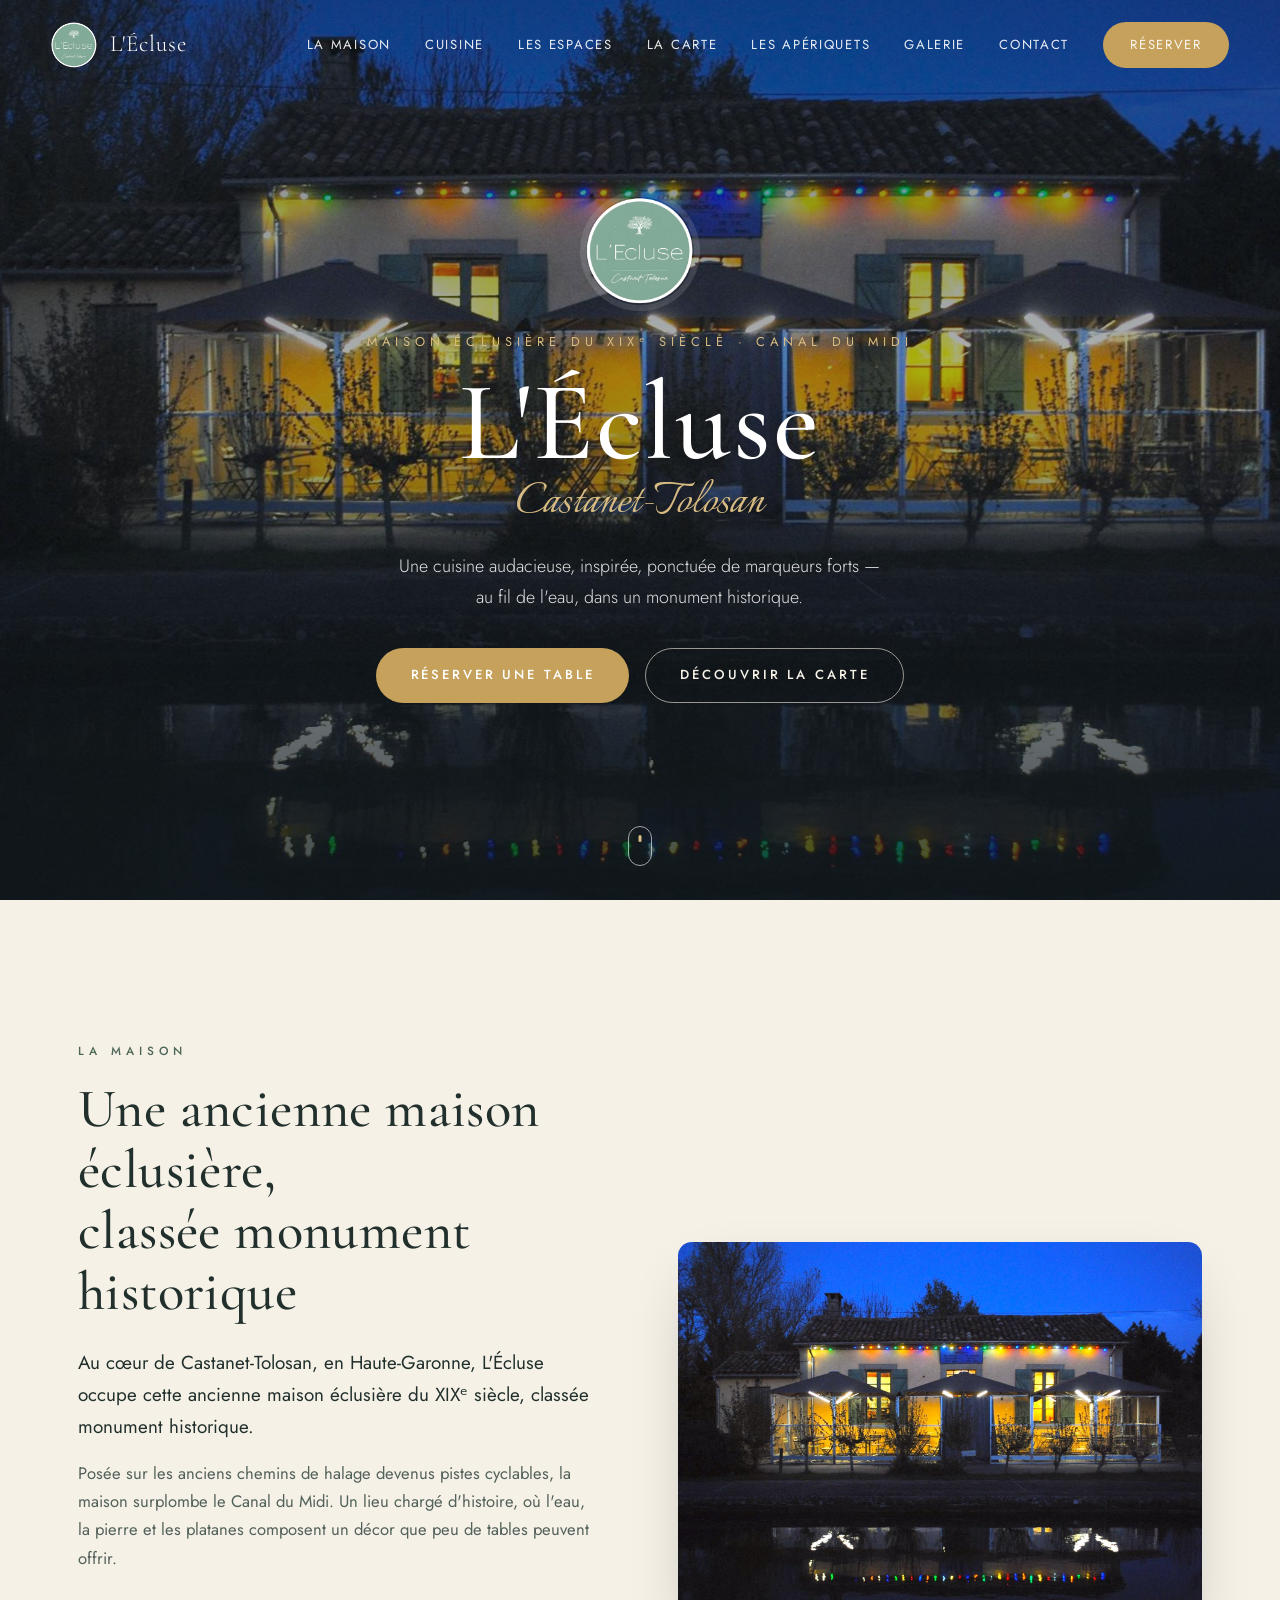
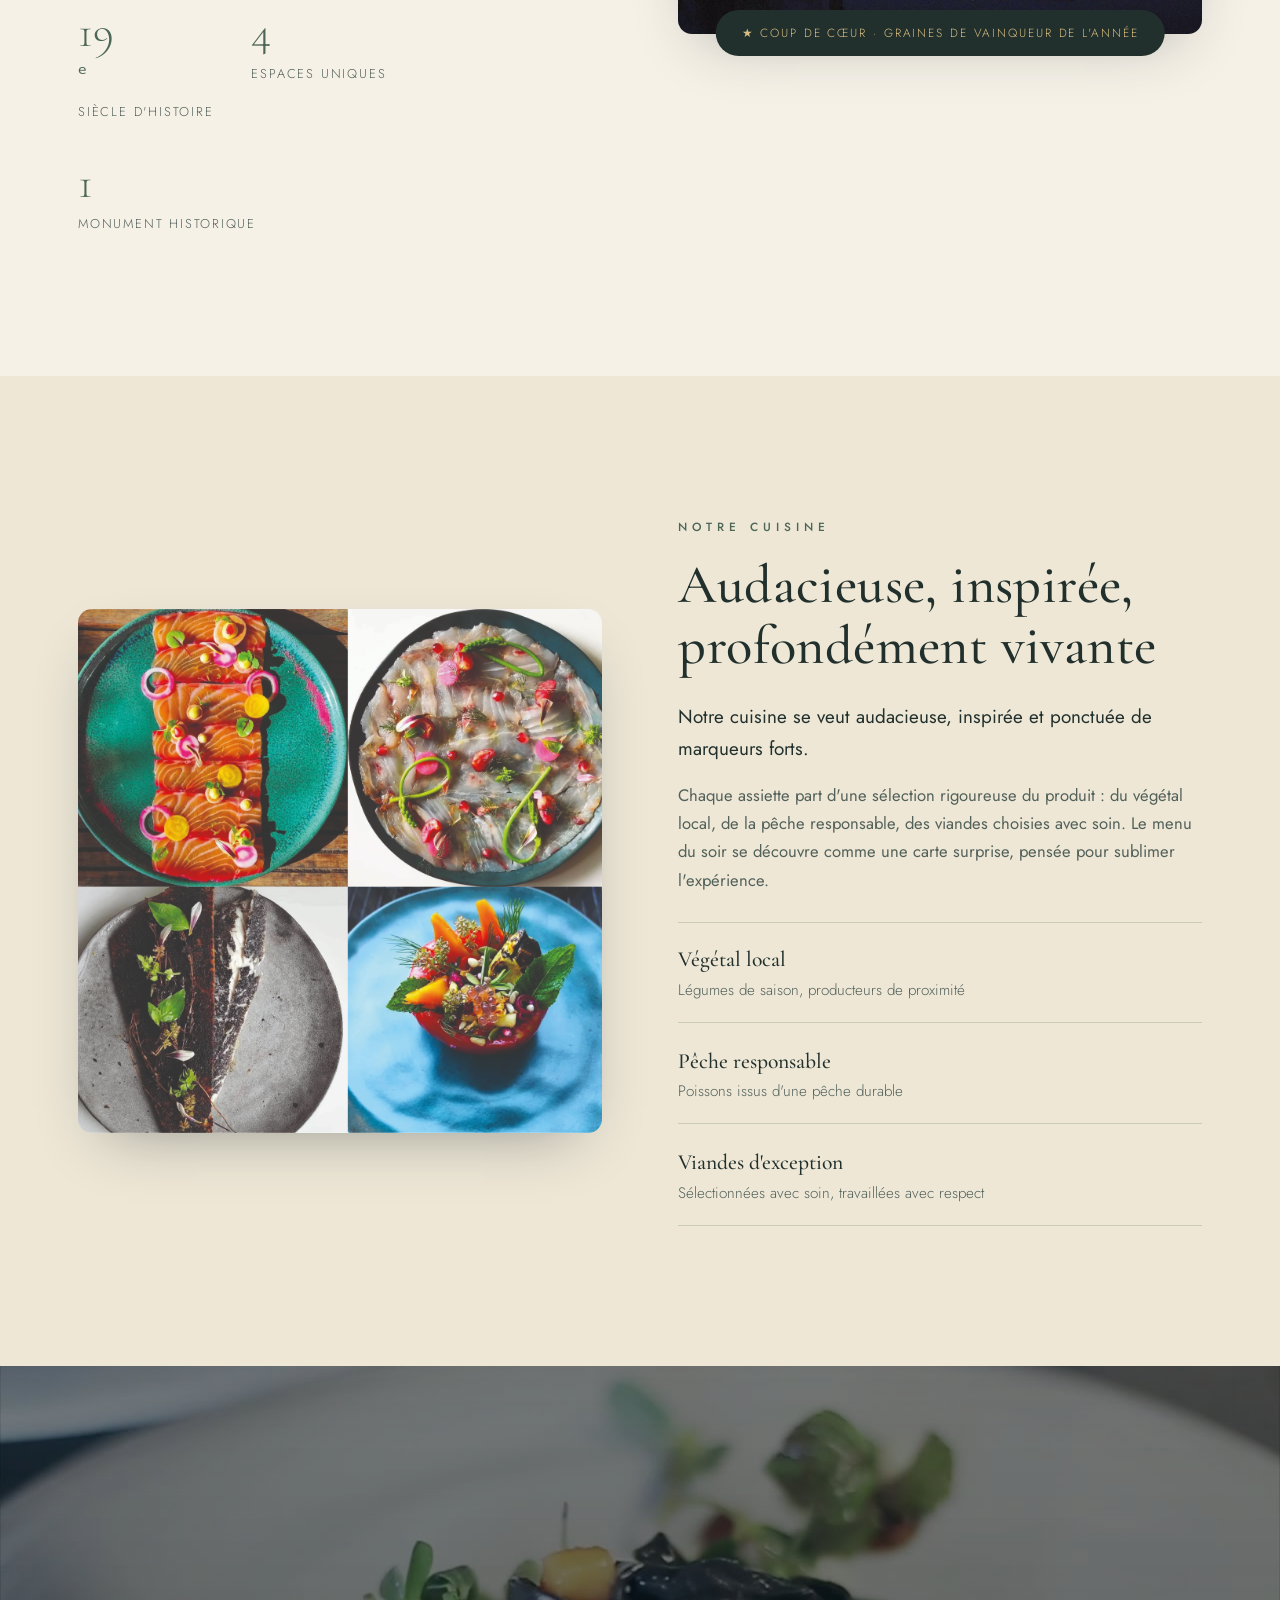
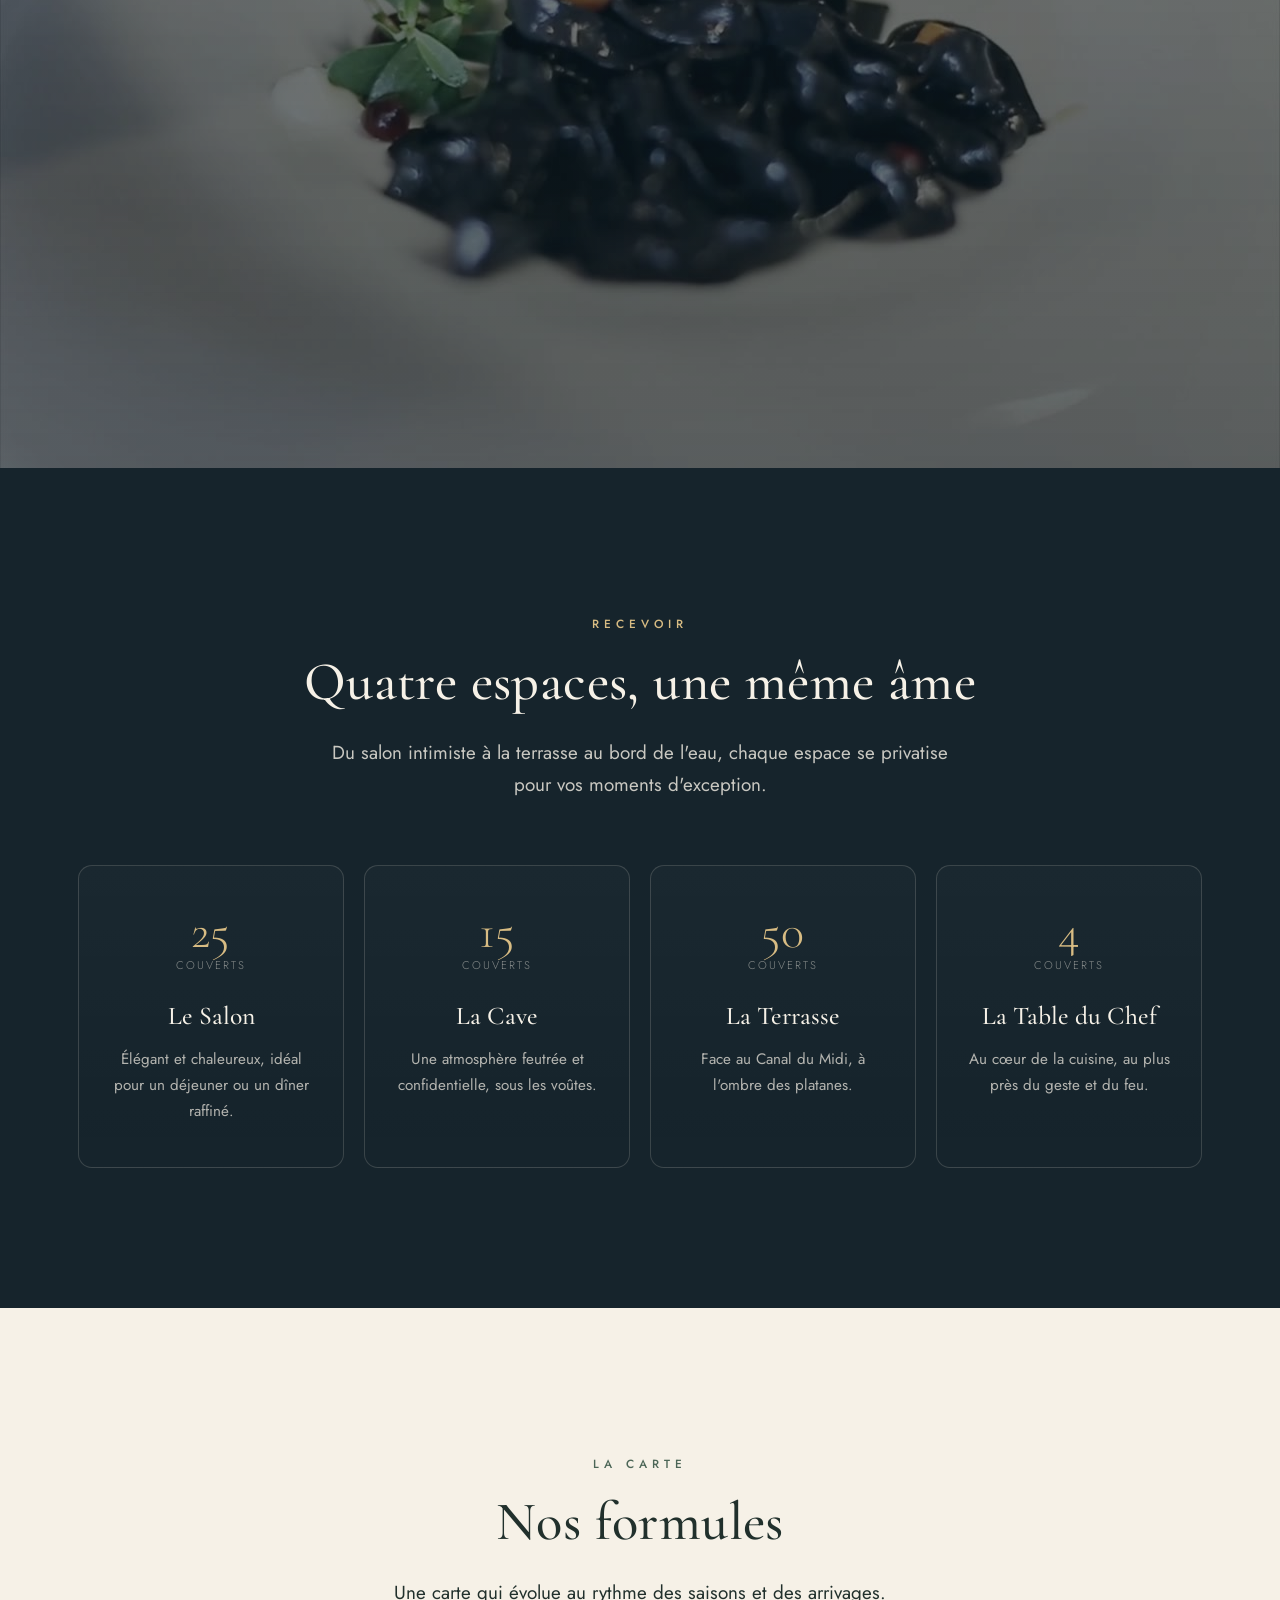
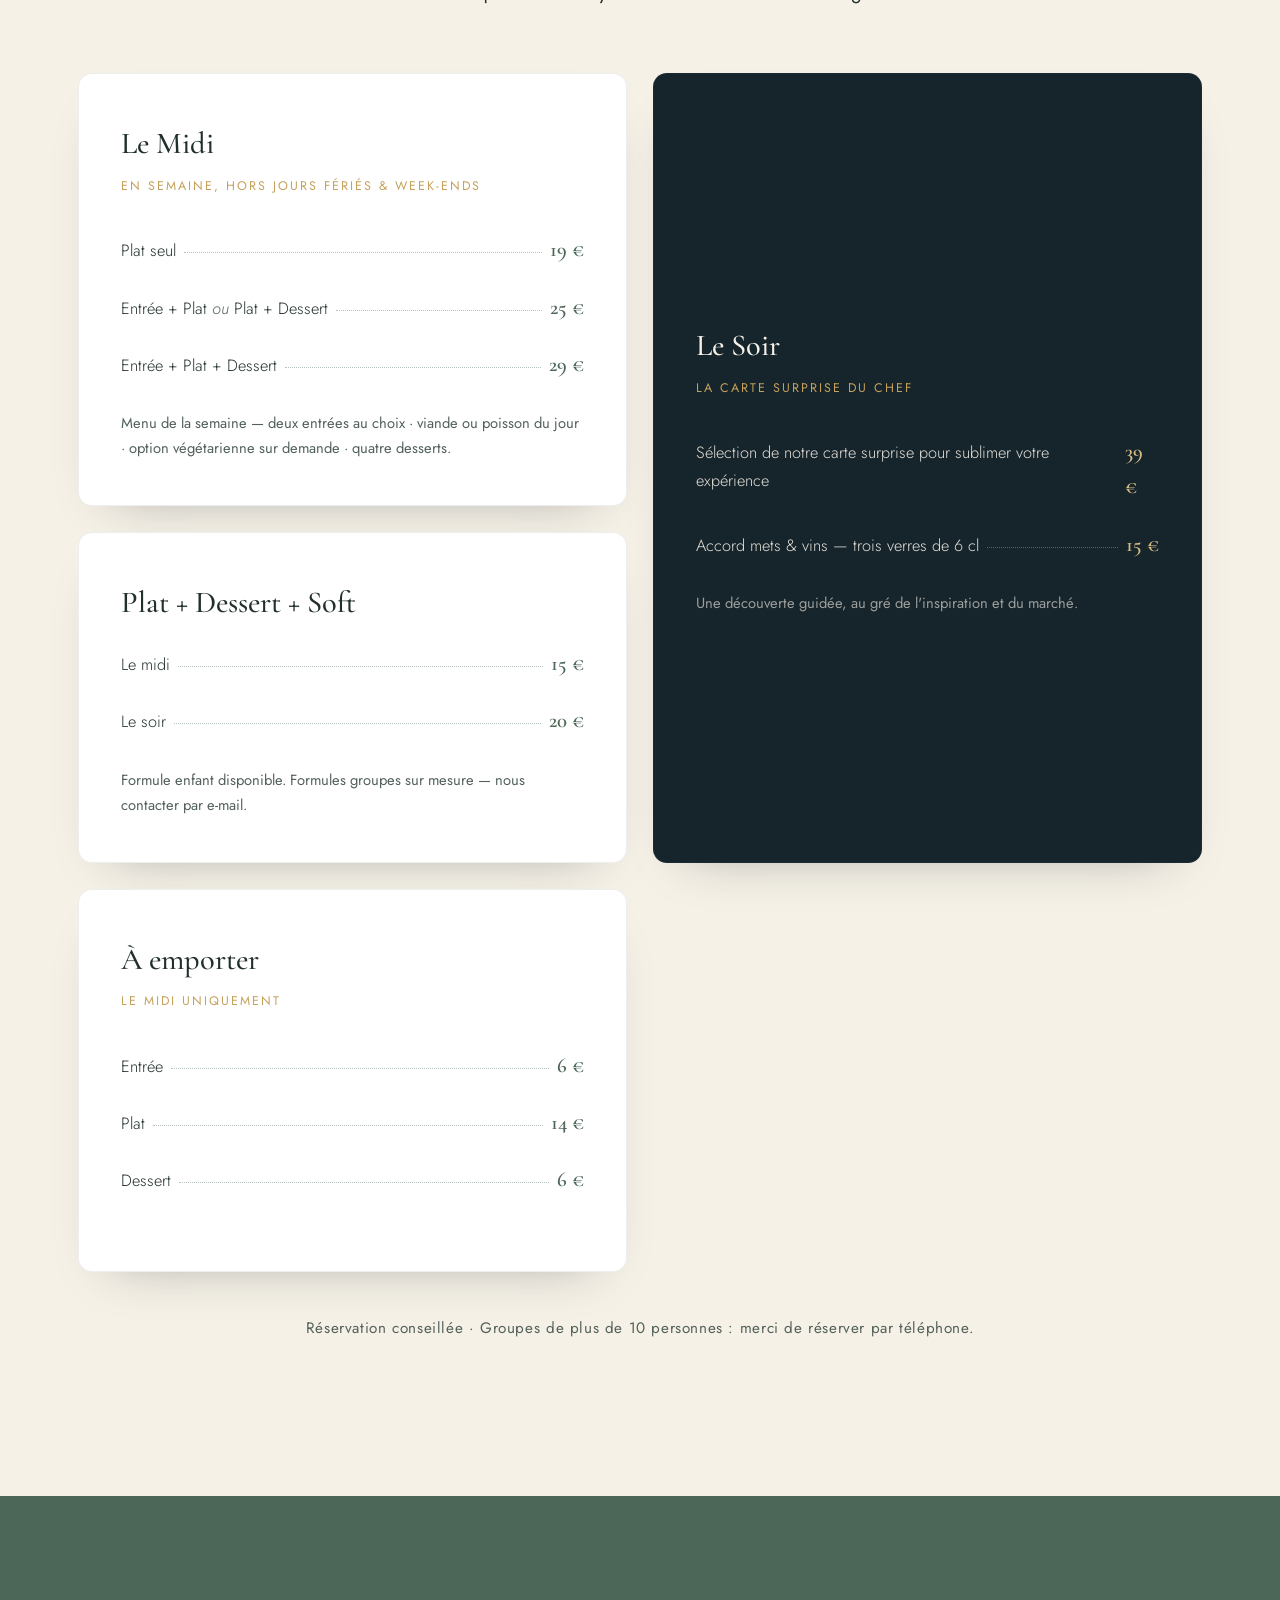
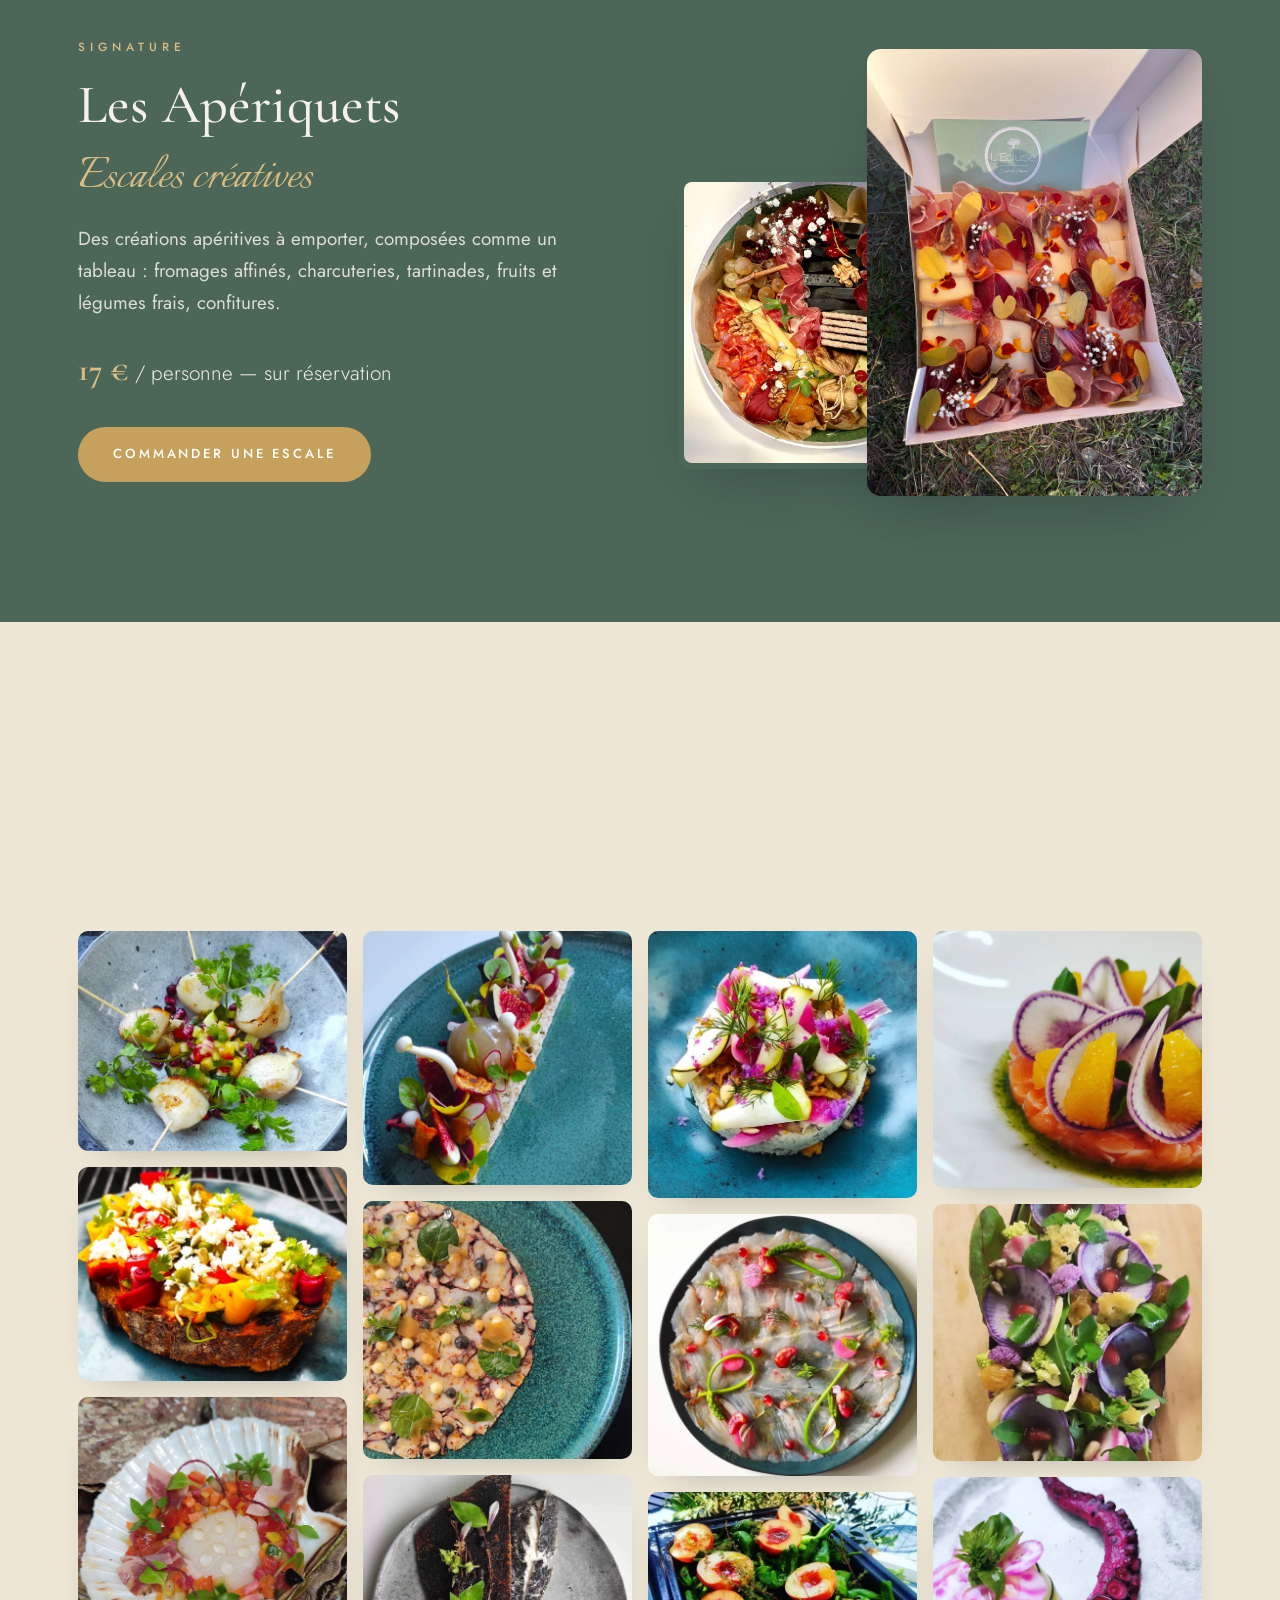
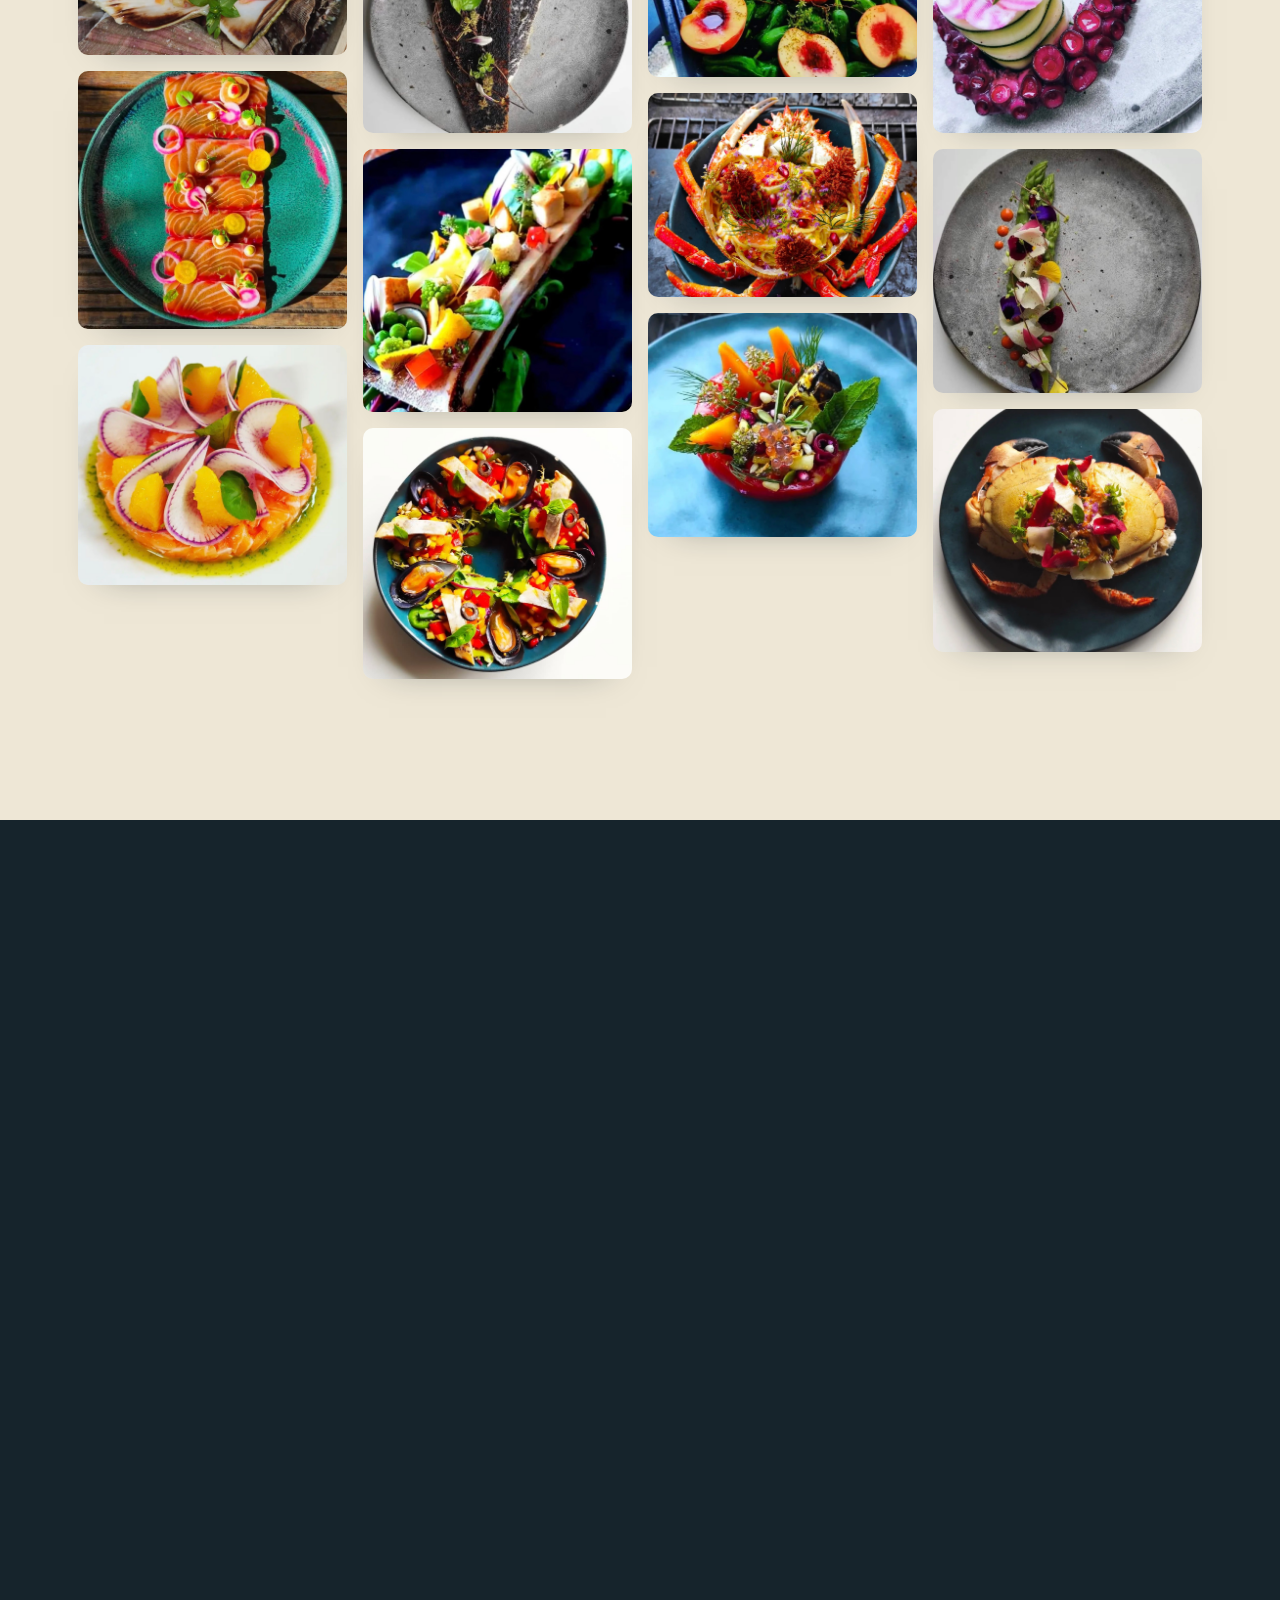
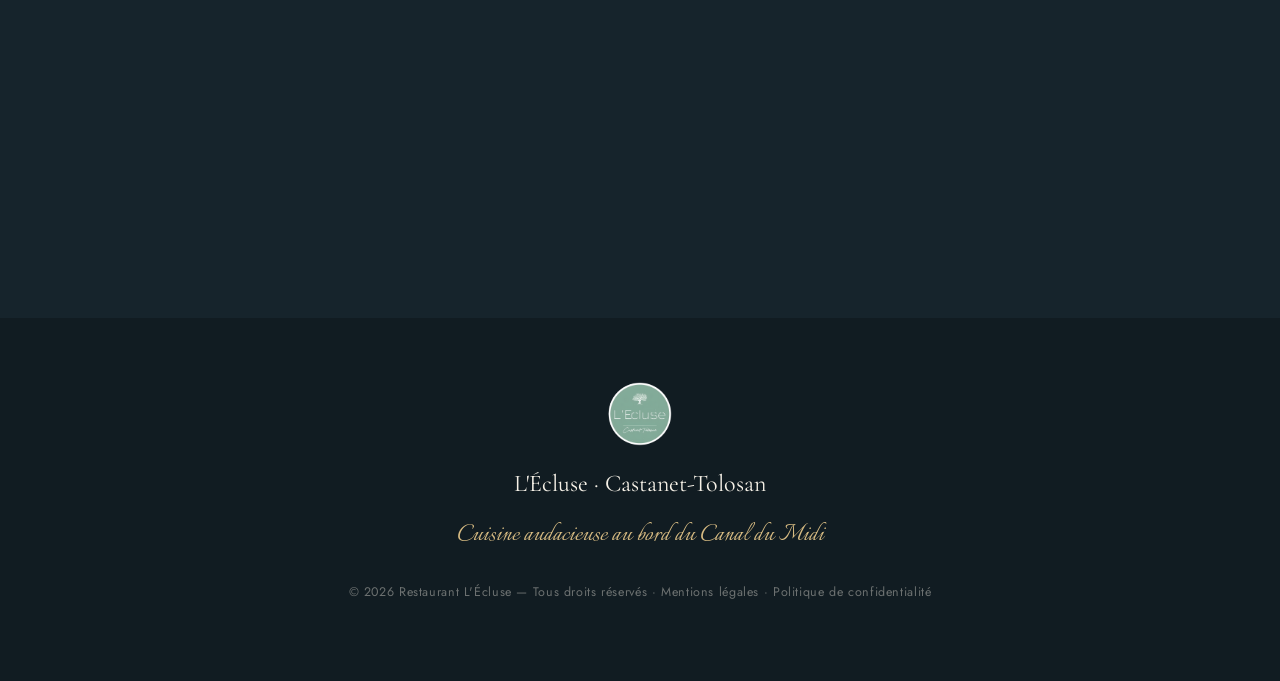
==== site.html @ 3ce77624 "Page maintenance à la racine; site complet déplacé vers /site.html" ====
<!DOCTYPE html>
<html lang="fr">
<head>
<meta charset="UTF-8">
<meta name="viewport" content="width=device-width, initial-scale=1">
<title>L'Écluse · Restaurant gastronomique au bord du Canal du Midi — Castanet-Tolosan</title>
<meta name="description" content="L'Écluse — restaurant gastronomique installé dans une ancienne maison éclusière du XIXᵉ siècle classée monument historique, au bord du Canal du Midi à Castanet-Tolosan. Cuisine audacieuse, produits locaux, pêche responsable.">
<meta name="theme-color" content="#16242C">
<meta property="og:title" content="L'Écluse — Restaurant gastronomique · Castanet-Tolosan">
<meta property="og:description" content="Cuisine audacieuse au bord du Canal du Midi, dans une maison éclusière du XIXᵉ siècle.">
<meta property="og:type" content="restaurant">
<meta property="og:image" content="assets/img/hero-canal-nuit.jpg">
<link rel="icon" href="assets/img/logo.png">
<link rel="preconnect" href="https://fonts.googleapis.com">
<link rel="preconnect" href="https://fonts.gstatic.com" crossorigin>
<link href="https://fonts.googleapis.com/css2?family=Cormorant+Garamond:ital,wght@0,400;0,500;0,600;1,400&family=Jost:wght@300;400;500&family=Italianno&display=swap" rel="stylesheet">
<link rel="stylesheet" href="assets/css/style.css">
<script type="application/ld+json">
{
  "@context": "https://schema.org",
  "@type": "Restaurant",
  "name": "L'Écluse",
  "image": "assets/img/hero-canal-nuit.jpg",
  "servesCuisine": "Cuisine française gastronomique",
  "priceRange": "€€",
  "telephone": "+33567118607",
  "email": "restauranteclusecastanet@gmail.com",
  "address": {
    "@type": "PostalAddress",
    "streetAddress": "67 Chemin de Halage",
    "postalCode": "31320",
    "addressLocality": "Castanet-Tolosan",
    "addressCountry": "FR"
  },
  "url": "https://www.restauranteclusecastanet.fr/"
}
</script>
</head>
<body>

<header class="nav" id="nav">
  <a href="#accueil" class="nav__brand">
    <img src="assets/img/logo.png" alt="L'Écluse" class="nav__logo">
    <span class="nav__name">L'Écluse</span>
  </a>
  <nav class="nav__links" id="navLinks">
    <a href="#histoire">La Maison</a>
    <a href="#cuisine">Cuisine</a>
    <a href="#espaces">Les Espaces</a>
    <a href="#carte">La Carte</a>
    <a href="#aperiquets">Les Apériquets</a>
    <a href="#galerie">Galerie</a>
    <a href="#contact">Contact</a>
    <a href="https://www.google.com/maps/reserve/v/dine/c/xC-8L-G0pOo?source=pa&opi=89978449&hl=fr" target="_blank" rel="noopener" class="btn btn--gold nav__cta">Réserver</a>
  </nav>
  <button class="nav__burger" id="burger" aria-label="Menu"><span></span><span></span><span></span></button>
</header>

<!-- HERO -->
<section class="hero" id="accueil">
  <div class="hero__bg" id="heroBg"></div>
  <div class="hero__veil"></div>
  <div class="hero__inner">
    <img src="assets/img/logo.png" alt="" class="hero__logo reveal">
    <p class="hero__eyebrow reveal">Maison éclusière du XIXᵉ siècle · Canal du Midi</p>
    <h1 class="hero__title reveal">L'Écluse</h1>
    <p class="hero__script">Castanet-Tolosan</p>
    <p class="hero__sub reveal">Une cuisine audacieuse, inspirée, ponctuée de marqueurs forts —<br>au fil de l'eau, dans un monument historique.</p>
    <div class="hero__cta reveal">
      <a href="https://www.google.com/maps/reserve/v/dine/c/xC-8L-G0pOo?source=pa&opi=89978449&hl=fr" target="_blank" rel="noopener" class="btn btn--gold">Réserver une table</a>
      <a href="#carte" class="btn btn--ghost">Découvrir la carte</a>
    </div>
  </div>
  <a href="#histoire" class="hero__scroll" aria-label="Défiler"><span></span></a>
</section>

<!-- HISTOIRE -->
<section class="section histoire" id="histoire">
  <div class="wrap grid-2">
    <div class="reveal">
      <p class="eyebrow">La Maison</p>
      <h2 class="h2">Une ancienne maison éclusière,<br>classée monument historique</h2>
      <p class="lead">Au cœur de Castanet-Tolosan, en Haute-Garonne, L'Écluse occupe cette ancienne maison éclusière du XIXᵉ siècle, classée monument historique.</p>
      <p>Posée sur les anciens chemins de halage devenus pistes cyclables, la maison surplombe le Canal du Midi. Un lieu chargé d'histoire, où l'eau, la pierre et les platanes composent un décor que peu de tables peuvent offrir.</p>
      <div class="stats">
        <div class="stat"><span class="stat__num" data-count="19">0</span><span class="stat__suf">ᵉ</span><span class="stat__lbl">siècle d'histoire</span></div>
        <div class="stat"><span class="stat__num" data-count="4">0</span><span class="stat__lbl">espaces uniques</span></div>
        <div class="stat"><span class="stat__num" data-count="1">0</span><span class="stat__lbl">monument historique</span></div>
      </div>
    </div>
    <div class="histoire__media reveal">
      <img src="assets/img/hero-canal-nuit.jpg" alt="La maison éclusière de L'Écluse illuminée la nuit, reflétée dans le Canal du Midi" loading="lazy">
      <span class="badge">★ Coup de cœur · Graines de Vainqueur de l'année</span>
    </div>
  </div>
</section>

<!-- CUISINE -->
<section class="section cuisine" id="cuisine">
  <div class="wrap grid-2 grid-2--rev">
    <div class="cuisine__media reveal">
      <img src="assets/img/plats-gastro.jpg" alt="Assiettes gastronomiques de L'Écluse" loading="lazy">
    </div>
    <div class="reveal">
      <p class="eyebrow">Notre cuisine</p>
      <h2 class="h2">Audacieuse, inspirée,<br>profondément vivante</h2>
      <p class="lead">Notre cuisine se veut audacieuse, inspirée et ponctuée de marqueurs forts.</p>
      <p>Chaque assiette part d'une sélection rigoureuse du produit : du végétal local, de la pêche responsable, des viandes choisies avec soin. Le menu du soir se découvre comme une carte surprise, pensée pour sublimer l'expérience.</p>
      <ul class="pillars">
        <li><strong>Végétal local</strong><span>Légumes de saison, producteurs de proximité</span></li>
        <li><strong>Pêche responsable</strong><span>Poissons issus d'une pêche durable</span></li>
        <li><strong>Viandes d'exception</strong><span>Sélectionnées avec soin, travaillées avec respect</span></li>
      </ul>
    </div>
  </div>
</section>

<!-- VIDEO CINEMATIQUE -->
<section class="filmstrip" id="film">
  <video class="filmstrip__video" autoplay muted loop playsinline preload="metadata" poster="assets/img/video-poster.jpg">
    <source src="assets/video-cuisine.mp4" type="video/mp4">
  </video>
  <div class="filmstrip__veil"></div>
  <div class="filmstrip__inner reveal">
    <p class="eyebrow eyebrow--light">L'atelier</p>
    <h2 class="h2 h2--light">L'art du geste</h2>
    <p class="lead lead--light">Chaque assiette naît d'un travail de précision —<br>regardez la cuisine prendre vie.</p>
  </div>
</section>

<!-- ESPACES -->
<section class="section espaces" id="espaces">
  <div class="wrap">
    <div class="section__head reveal">
      <p class="eyebrow">Recevoir</p>
      <h2 class="h2">Quatre espaces, une même âme</h2>
      <p class="lead center">Du salon intimiste à la terrasse au bord de l'eau, chaque espace se privatise pour vos moments d'exception.</p>
    </div>
    <div class="espaces__grid">
      <article class="espace reveal"><span class="espace__cap">25</span><h3>Le Salon</h3><p>Élégant et chaleureux, idéal pour un déjeuner ou un dîner raffiné.</p></article>
      <article class="espace reveal"><span class="espace__cap">15</span><h3>La Cave</h3><p>Une atmosphère feutrée et confidentielle, sous les voûtes.</p></article>
      <article class="espace reveal"><span class="espace__cap">50</span><h3>La Terrasse</h3><p>Face au Canal du Midi, à l'ombre des platanes.</p></article>
      <article class="espace reveal"><span class="espace__cap">4</span><h3>La Table du Chef</h3><p>Au cœur de la cuisine, au plus près du geste et du feu.</p></article>
    </div>
  </div>
</section>

<!-- CARTE -->
<section class="section carte" id="carte">
  <div class="wrap">
    <div class="section__head reveal">
      <p class="eyebrow">La Carte</p>
      <h2 class="h2">Nos formules</h2>
      <p class="lead center">Une carte qui évolue au rythme des saisons et des arrivages.</p>
    </div>
    <div class="carte__grid">
      <div class="menu-card reveal">
        <h3>Le Midi</h3>
        <p class="menu-card__note">En semaine, hors jours fériés &amp; week-ends</p>
        <ul class="menu-list">
          <li><span>Plat seul</span><span class="dots"></span><span>19 €</span></li>
          <li><span>Entrée + Plat <em>ou</em> Plat + Dessert</span><span class="dots"></span><span>25 €</span></li>
          <li><span>Entrée + Plat + Dessert</span><span class="dots"></span><span>29 €</span></li>
        </ul>
        <p class="menu-card__sub">Menu de la semaine — deux entrées au choix · viande ou poisson du jour · option végétarienne sur demande · quatre desserts.</p>
      </div>

      <div class="menu-card menu-card--feature reveal">
        <h3>Le Soir</h3>
        <p class="menu-card__note">La carte surprise du Chef</p>
        <ul class="menu-list">
          <li><span>Sélection de notre carte surprise pour sublimer votre expérience</span><span class="dots"></span><span>39 €</span></li>
          <li><span>Accord mets &amp; vins — trois verres de 6 cl</span><span class="dots"></span><span>15 €</span></li>
        </ul>
        <p class="menu-card__sub">Une découverte guidée, au gré de l'inspiration et du marché.</p>
      </div>

      <div class="menu-card reveal">
        <h3>Plat + Dessert + Soft</h3>
        <ul class="menu-list">
          <li><span>Le midi</span><span class="dots"></span><span>15 €</span></li>
          <li><span>Le soir</span><span class="dots"></span><span>20 €</span></li>
        </ul>
        <p class="menu-card__sub">Formule enfant disponible. Formules groupes sur mesure — nous contacter par e-mail.</p>
      </div>

      <div class="menu-card reveal">
        <h3>À emporter</h3>
        <p class="menu-card__note">Le midi uniquement</p>
        <ul class="menu-list">
          <li><span>Entrée</span><span class="dots"></span><span>6 €</span></li>
          <li><span>Plat</span><span class="dots"></span><span>14 €</span></li>
          <li><span>Dessert</span><span class="dots"></span><span>6 €</span></li>
        </ul>
      </div>
    </div>
    <p class="carte__foot reveal">Réservation conseillée · Groupes de plus de 10 personnes : merci de réserver par téléphone.</p>
  </div>
</section>

<!-- APERIQUETS -->
<section class="section aperiquets" id="aperiquets">
  <div class="wrap grid-2">
    <div class="reveal">
      <p class="eyebrow eyebrow--light">Signature</p>
      <h2 class="h2 h2--light">Les Apériquets</h2>
      <p class="hero__script aperiquets__script">Escales créatives</p>
      <p class="lead lead--light">Des créations apéritives à emporter, composées comme un tableau : fromages affinés, charcuteries, tartinades, fruits et légumes frais, confitures.</p>
      <p class="aperiquets__price"><strong>17 €</strong> / personne — sur réservation</p>
      <a href="tel:+33567118607" class="btn btn--gold">Commander une escale</a>
    </div>
    <div class="aperiquets__media reveal">
      <img src="assets/img/aperiquets-1.jpg" alt="Planche Apériquets — fromages, charcuteries et fruits" loading="lazy" class="aperiquets__img aperiquets__img--1">
      <img src="assets/img/aperiquets-2.jpg" alt="Planche Apériquets ronde, composition créative" loading="lazy" class="aperiquets__img aperiquets__img--2">
    </div>
  </div>
</section>

<!-- GALERIE -->
<section class="section galerie" id="galerie">
  <div class="wrap">
    <div class="section__head reveal">
      <p class="eyebrow">Galerie</p>
      <h2 class="h2">L'œil dans l'assiette</h2>
    </div>
    <div class="galerie__grid" id="galerieGrid"></div>
  </div>
</section>

<!-- CONTACT -->
<section class="section contact" id="contact">
  <div class="wrap grid-2">
    <div class="reveal">
      <p class="eyebrow eyebrow--light">Horaires &amp; Contact</p>
      <h2 class="h2 h2--light">Venez nous voir</h2>

      <div class="hours">
        <div class="hours__block">
          <h3>Saison estivale <span>13 avril → 18 octobre</span></h3>
          <p>Du mercredi au dimanche</p>
          <p><strong>Déjeuner</strong> 12h00 – 14h00</p>
          <p><strong>Dîner</strong> 19h30 – 21h00</p>
          <p class="muted">Fermé dimanche soir, lundi, mardi et mercredi soir. Bar de l'après-midi selon la météo.</p>
        </div>
        <div class="hours__block">
          <h3>Saison hivernale <span>13 octobre → 12 avril</span></h3>
          <p>Du lundi au vendredi — déjeuner 12h00 – 14h00</p>
          <p><strong>Jeudi &amp; vendredi soir</strong> 19h30 – 21h00</p>
          <p class="muted">Week-ends sur réservation pour les groupes (18 adultes minimum).</p>
        </div>
      </div>

      <ul class="contact__list">
        <li><span>Adresse</span><a href="https://maps.google.com/?q=67+Chemin+de+Halage+31320+Castanet-Tolosan" target="_blank" rel="noopener">67 Chemin de Halage, 31320 Castanet-Tolosan</a></li>
        <li><span>Téléphone</span><a href="tel:+33567118607">05 67 11 86 07</a></li>
        <li><span>E-mail</span><a href="mailto:restauranteclusecastanet@gmail.com">restauranteclusecastanet@gmail.com</a></li>
        <li><span>Suivez-nous</span><a href="https://www.instagram.com/restaurant_ecluse" target="_blank" rel="noopener">Instagram</a> · <a href="https://www.facebook.com/people/Restaurant-LEcluse/" target="_blank" rel="noopener">Facebook</a></li>
      </ul>
      <a href="https://www.google.com/maps/reserve/v/dine/c/xC-8L-G0pOo?source=pa&opi=89978449&hl=fr" target="_blank" rel="noopener" class="btn btn--gold">Réserver une table</a>
    </div>
    <div class="contact__map reveal">
      <iframe title="Plan d'accès L'Écluse" src="https://www.google.com/maps?q=67%20Chemin%20de%20Halage%2031320%20Castanet-Tolosan&output=embed" loading="lazy" referrerpolicy="no-referrer-when-downgrade"></iframe>
    </div>
  </div>
</section>

<footer class="footer">
  <img src="assets/img/logo.png" alt="L'Écluse" class="footer__logo">
  <p class="footer__name">L'Écluse · Castanet-Tolosan</p>
  <p class="footer__tag">Cuisine audacieuse au bord du Canal du Midi</p>
  <p class="footer__legal">© <span id="year"></span> Restaurant L'Écluse — Tous droits réservés · Mentions légales · Politique de confidentialité</p>
</footer>

<!-- LIGHTBOX -->
<div class="lightbox" id="lightbox" aria-hidden="true">
  <button class="lightbox__close" id="lbClose" aria-label="Fermer">×</button>
  <button class="lightbox__nav lightbox__nav--prev" id="lbPrev" aria-label="Précédent">‹</button>
  <img src="" alt="" id="lbImg">
  <button class="lightbox__nav lightbox__nav--next" id="lbNext" aria-label="Suivant">›</button>
</div>

<script src="assets/js/main.js"></script>
</body>
</html>
---- assets/css/style.css ----
/* ============================================================
   L'Écluse — Restaurant gastronomique · Canal du Midi
   ============================================================ */

:root{
  --sage:#7E9B8C;
  --sage-deep:#4C6657;
  --night:#16242C;
  --night-soft:#1E323B;
  --cream:#F6F1E7;
  --cream-2:#EEE7D6;
  --gold:#C6A15B;
  --gold-soft:#D8BC83;
  --ink:#21302C;
  --muted:#52615A;
  --muted-soft:#6E7E76;
  --shadow:0 24px 60px -28px rgba(22,36,44,.45);
  --r:14px;
  --ease:cubic-bezier(.22,1,.36,1);
  --ff-serif:"Cormorant Garamond",Georgia,serif;
  --ff-sans:"Jost",system-ui,sans-serif;
  --ff-script:"Italianno",cursive;
}

*{margin:0;padding:0;box-sizing:border-box}
html{scroll-behavior:smooth}
body{
  font-family:var(--ff-sans);
  color:var(--ink);
  background:var(--cream);
  font-weight:300;
  line-height:1.7;
  -webkit-font-smoothing:antialiased;
  overflow-x:hidden;
}
img{max-width:100%;display:block}
a{color:inherit;text-decoration:none}
section{position:relative}

.wrap{max-width:1180px;margin:0 auto;padding:0 28px}
.section{padding:clamp(72px,11vw,150px) 0}

.eyebrow{
  font-size:.74rem;letter-spacing:.42em;text-transform:uppercase;
  color:var(--sage-deep);margin-bottom:18px;font-weight:500;
}
.eyebrow--light{color:var(--gold-soft)}
.h2{
  font-family:var(--ff-serif);font-weight:500;
  font-size:clamp(2rem,4.4vw,3.4rem);line-height:1.12;
  color:var(--ink);letter-spacing:.4px;margin-bottom:24px;
}
.h2--light{color:var(--cream)}
.lead{font-size:1.18rem;color:var(--ink);margin-bottom:16px;font-weight:400}
.lead--light{color:rgba(246,241,231,.86)}
p{color:var(--muted);margin-bottom:14px;font-weight:400;font-size:1.04rem}
.center{text-align:center;margin-left:auto;margin-right:auto;max-width:620px}
.section__head{text-align:center;margin-bottom:64px}
.section__head .eyebrow{display:inline-block}

.grid-2{display:grid;grid-template-columns:1fr 1fr;gap:clamp(40px,6vw,90px);align-items:center}
.grid-2--rev .cuisine__media{order:-1}

/* ---------- Buttons ---------- */
.btn{
  display:inline-flex;align-items:center;justify-content:center;
  padding:15px 34px;font-family:var(--ff-sans);font-size:.82rem;
  letter-spacing:.22em;text-transform:uppercase;font-weight:500;
  border-radius:999px;transition:all .45s var(--ease);cursor:pointer;
  border:1px solid transparent;
}
.btn--gold{background:var(--gold);color:#fff}
.btn--gold:hover{background:var(--ink);transform:translateY(-3px);box-shadow:0 18px 36px -16px rgba(22,36,44,.6)}
.btn--ghost{border-color:rgba(246,241,231,.6);color:var(--cream)}
.btn--ghost:hover{background:var(--cream);color:var(--ink);transform:translateY(-3px)}

/* ---------- Nav ---------- */
.nav{
  position:fixed;top:0;left:0;right:0;z-index:60;
  display:flex;align-items:center;justify-content:space-between;
  padding:22px clamp(20px,4vw,52px);
  transition:all .5s var(--ease);
}
.nav__brand{display:flex;align-items:center;gap:13px}
.nav__logo{width:46px;height:46px;border-radius:50%;transition:.5s var(--ease)}
.nav__name{
  font-family:var(--ff-serif);font-size:1.45rem;color:#fff;
  letter-spacing:1px;transition:color .5s var(--ease);
}
.nav__links{display:flex;align-items:center;gap:34px}
.nav__links a{
  font-size:.82rem;letter-spacing:.13em;text-transform:uppercase;
  color:rgba(255,255,255,.9);font-weight:400;position:relative;
}
.nav__links a:not(.nav__cta)::after{
  content:"";position:absolute;left:0;bottom:-6px;height:1px;width:0;
  background:var(--gold);transition:width .4s var(--ease);
}
.nav__links a:not(.nav__cta):hover::after{width:100%}
.nav__cta{padding:11px 26px}
.nav.scrolled{
  background:rgba(246,241,231,.96);
  backdrop-filter:blur(10px);
  box-shadow:0 10px 30px -22px rgba(22,36,44,.5);
  padding-top:14px;padding-bottom:14px;
}
.nav.scrolled .nav__name{color:var(--ink)}
.nav.scrolled .nav__logo{width:40px;height:40px}
.nav.scrolled .nav__links a{color:var(--ink)}
.nav.scrolled .nav__cta{color:#fff}
.nav__burger{display:none;flex-direction:column;gap:5px;background:none;border:0;cursor:pointer;padding:6px}
.nav__burger span{width:26px;height:2px;background:#fff;transition:.4s var(--ease)}
.nav.scrolled .nav__burger span{background:var(--ink)}

/* ---------- Hero ---------- */
.hero{height:100vh;min-height:640px;display:flex;align-items:center;justify-content:center;overflow:hidden}
.hero__bg{
  position:absolute;inset:-8% 0;
  background:url("../img/hero-canal-nuit.jpg") center/cover no-repeat;
  transform:scale(1.08);will-change:transform;
}
.hero__veil{
  position:absolute;inset:0;
  background:linear-gradient(180deg,rgba(15,25,30,.55) 0%,rgba(15,25,30,.35) 40%,rgba(15,25,30,.78) 100%);
}
.hero__inner{position:relative;text-align:center;color:#fff;padding:0 24px;max-width:820px}
.hero__logo{width:108px;height:108px;border-radius:50%;margin:0 auto 26px;box-shadow:0 0 0 6px rgba(255,255,255,.12)}
.hero__eyebrow{
  font-size:.8rem;letter-spacing:.4em;text-transform:uppercase;
  color:var(--gold-soft);margin-bottom:14px;
}
.hero__title{
  font-family:var(--ff-serif);font-weight:500;
  font-size:clamp(3.4rem,9vw,7rem);line-height:1;letter-spacing:2px;
}
.hero__script{
  font-family:var(--ff-script);font-size:clamp(2.2rem,5vw,3.4rem);
  color:var(--gold-soft);line-height:1;margin:-4px 0 22px;
}
.hero__sub{font-size:1.12rem;color:rgba(255,255,255,.88);max-width:560px;margin:0 auto 36px;font-weight:300}
.hero__cta{display:flex;gap:16px;justify-content:center;flex-wrap:wrap}
.hero__scroll{position:absolute;bottom:34px;left:50%;transform:translateX(-50%)}
.hero__scroll span{
  display:block;width:24px;height:40px;border:1px solid rgba(255,255,255,.6);border-radius:14px;position:relative;
}
.hero__scroll span::after{
  content:"";position:absolute;top:8px;left:50%;width:3px;height:7px;border-radius:2px;
  background:var(--gold-soft);transform:translateX(-50%);animation:scroll 1.8s infinite;
}
@keyframes scroll{0%{opacity:0;transform:translate(-50%,0)}40%{opacity:1}100%{opacity:0;transform:translate(-50%,14px)}}

/* ---------- Histoire ---------- */
.histoire{background:var(--cream)}
.histoire__media{position:relative}
.histoire__media img{border-radius:var(--r);box-shadow:var(--shadow);aspect-ratio:4/3;object-fit:cover}
.badge{
  position:absolute;bottom:-22px;left:50%;transform:translateX(-50%);
  background:var(--ink);color:var(--gold-soft);white-space:nowrap;
  font-size:.74rem;letter-spacing:.16em;text-transform:uppercase;
  padding:13px 26px;border-radius:999px;box-shadow:var(--shadow);
}
.stats{display:flex;gap:38px;margin-top:38px;flex-wrap:wrap}
.stat{display:flex;flex-direction:column}
.stat__num{font-family:var(--ff-serif);font-size:2.8rem;color:var(--sage-deep);line-height:1;display:inline}
.stat__suf{font-family:var(--ff-serif);font-size:1.4rem;color:var(--sage-deep);vertical-align:super}
.stat__lbl{font-size:.8rem;letter-spacing:.14em;text-transform:uppercase;color:var(--muted);margin-top:8px}

/* ---------- Cuisine ---------- */
.cuisine{background:var(--cream-2)}
.cuisine__media img{border-radius:var(--r);box-shadow:var(--shadow);aspect-ratio:1/1;object-fit:cover}
.pillars{list-style:none;margin-top:28px;display:grid;gap:2px;border-top:1px solid rgba(76,102,87,.22)}
.pillars li{
  padding:18px 0;border-bottom:1px solid rgba(76,102,87,.22);
  display:flex;flex-direction:column;
}
.pillars strong{font-family:var(--ff-serif);font-size:1.35rem;font-weight:500;color:var(--ink)}
.pillars span{font-size:.95rem;color:var(--muted)}

/* ---------- Film cinématique ---------- */
.filmstrip{
  position:relative;height:min(78vh,720px);min-height:440px;
  display:flex;align-items:center;justify-content:center;overflow:hidden;
  background:var(--night);
}
.filmstrip__video{
  position:absolute;inset:0;width:100%;height:100%;
  object-fit:cover;will-change:transform;
}
.filmstrip__veil{
  position:absolute;inset:0;
  background:linear-gradient(180deg,rgba(15,25,30,.5),rgba(15,25,30,.62));
}
.filmstrip__inner{position:relative;text-align:center;color:#fff;padding:0 24px;max-width:680px}
.filmstrip__inner .eyebrow{display:inline-block}
.filmstrip__inner .lead{margin:0}

/* ---------- Espaces ---------- */
.espaces{background:var(--night);color:var(--cream)}
.espaces .eyebrow{color:var(--gold-soft)}
.espaces .h2{color:var(--cream)}
.espaces .lead{color:rgba(246,241,231,.8)}
.espaces__grid{display:grid;grid-template-columns:repeat(4,1fr);gap:20px}
.espace{
  border:1px solid rgba(246,241,231,.16);border-radius:var(--r);
  padding:42px 28px;text-align:center;transition:.5s var(--ease);
  background:linear-gradient(180deg,rgba(255,255,255,.02),transparent);
}
.espace:hover{background:var(--sage-deep);transform:translateY(-8px);border-color:transparent}
.espace__cap{
  display:inline-block;font-family:var(--ff-serif);font-size:3rem;
  color:var(--gold-soft);line-height:1;
}
.espace__cap::after{content:" couverts";font-family:var(--ff-sans);font-size:.7rem;letter-spacing:.18em;text-transform:uppercase;color:rgba(246,241,231,.5);display:block;margin-top:4px}
.espace h3{font-family:var(--ff-serif);font-size:1.6rem;font-weight:500;margin:16px 0 10px;color:var(--cream)}
.espace p{color:rgba(246,241,231,.7);font-size:.95rem;margin:0}

/* ---------- Carte ---------- */
.carte{background:var(--cream)}
.carte__grid{display:grid;grid-template-columns:1fr 1fr;gap:26px}
.menu-card{
  background:#fff;border-radius:var(--r);padding:44px 42px;
  box-shadow:0 22px 50px -34px rgba(22,36,44,.4);
  border:1px solid rgba(76,102,87,.1);transition:.5s var(--ease);
}
.menu-card:hover{transform:translateY(-6px);box-shadow:var(--shadow)}
.menu-card--feature{
  background:var(--night);color:var(--cream);
  grid-row:span 2;display:flex;flex-direction:column;justify-content:center;
}
.menu-card h3{font-family:var(--ff-serif);font-size:1.9rem;font-weight:500;color:var(--ink);margin-bottom:6px}
.menu-card--feature h3{color:var(--cream)}
.menu-card__note{font-size:.78rem;letter-spacing:.16em;text-transform:uppercase;color:var(--gold);margin-bottom:24px}
.menu-list{list-style:none;margin:0 0 18px}
.menu-list li{display:flex;align-items:baseline;gap:8px;padding:11px 0;font-size:1.02rem;color:var(--ink)}
.menu-card--feature .menu-list li{color:rgba(246,241,231,.92)}
.menu-list li em{color:var(--muted);font-style:italic}
.menu-list .dots{flex:1;border-bottom:1px dotted rgba(76,102,87,.4);transform:translateY(-3px)}
.menu-card--feature .menu-list .dots{border-color:rgba(246,241,231,.3)}
.menu-list li span:last-child{font-family:var(--ff-serif);font-size:1.3rem;color:var(--sage-deep);font-weight:600}
.menu-card--feature .menu-list li span:last-child{color:var(--gold-soft)}
.menu-card__sub{font-size:.92rem;color:var(--muted);margin:0}
.menu-card--feature .menu-card__sub{color:rgba(246,241,231,.6)}
.carte__foot{text-align:center;margin-top:44px;font-size:.95rem;color:var(--muted);letter-spacing:.04em}

/* ---------- Apériquets ---------- */
.aperiquets{background:var(--sage-deep);color:var(--cream);overflow:hidden}
.aperiquets__script{color:var(--gold-soft);text-align:left;margin:-10px 0 18px}
.aperiquets__price{font-size:1.3rem;color:var(--cream);margin:24px 0 30px;font-weight:300}
.aperiquets__price strong{font-family:var(--ff-serif);font-size:2rem;color:var(--gold-soft)}
.aperiquets__media{position:relative;min-height:420px}
.aperiquets__img{position:absolute;border-radius:var(--r);box-shadow:var(--shadow);object-fit:cover}
.aperiquets__img--1{width:64%;aspect-ratio:3/4;top:0;right:0;z-index:2}
.aperiquets__img--2{width:56%;aspect-ratio:1/1;bottom:0;left:0;border:6px solid var(--sage-deep)}

/* ---------- Galerie ---------- */
.galerie{background:var(--cream-2)}
.galerie__grid{columns:4;column-gap:16px}
.galerie__grid figure{
  margin:0 0 16px;border-radius:10px;overflow:hidden;cursor:pointer;
  break-inside:avoid;position:relative;box-shadow:0 14px 34px -26px rgba(22,36,44,.5);
}
.galerie__grid img{width:100%;transition:transform .9s var(--ease);filter:saturate(1.02)}
.galerie__grid figure::after{
  content:"";position:absolute;inset:0;background:rgba(22,36,44,.18);opacity:0;transition:.5s var(--ease);
}
.galerie__grid figure:hover img{transform:scale(1.08)}
.galerie__grid figure:hover::after{opacity:1}

/* ---------- Contact ---------- */
.contact{background:var(--night);color:var(--cream)}
.hours{display:grid;grid-template-columns:1fr 1fr;gap:28px;margin:28px 0 34px}
.hours__block{border-left:2px solid var(--gold);padding-left:22px}
.hours__block h3{font-family:var(--ff-serif);font-size:1.35rem;font-weight:500;color:var(--cream);margin-bottom:12px}
.hours__block h3 span{display:block;font-family:var(--ff-sans);font-size:.72rem;letter-spacing:.14em;text-transform:uppercase;color:var(--gold-soft);margin-top:4px}
.hours__block p{color:rgba(246,241,231,.82);margin-bottom:6px;font-size:.98rem}
.hours__block .muted{color:rgba(246,241,231,.5);font-size:.86rem;margin-top:8px}
.contact__list{list-style:none;margin:0 0 30px}
.contact__list li{padding:14px 0;border-bottom:1px solid rgba(246,241,231,.12);font-size:1rem}
.contact__list li span{display:block;font-size:.72rem;letter-spacing:.2em;text-transform:uppercase;color:var(--gold-soft);margin-bottom:5px}
.contact__list a{color:rgba(246,241,231,.92);transition:color .3s}
.contact__list a:hover{color:var(--gold-soft)}
.contact__map{height:100%;min-height:440px;border-radius:var(--r);overflow:hidden;box-shadow:var(--shadow)}
.contact__map iframe{width:100%;height:100%;min-height:440px;border:0;filter:grayscale(.3) contrast(1.05)}

/* ---------- Footer ---------- */
.footer{background:#111c22;color:rgba(246,241,231,.7);text-align:center;padding:64px 24px}
.footer__logo{width:64px;height:64px;border-radius:50%;margin:0 auto 18px}
.footer__name{font-family:var(--ff-serif);font-size:1.5rem;color:var(--cream);margin-bottom:6px}
.footer__tag{font-family:var(--ff-script);font-size:1.8rem;color:var(--gold-soft);margin-bottom:22px}
.footer__legal{font-size:.78rem;letter-spacing:.05em;color:rgba(246,241,231,.4)}

/* ---------- Lightbox ---------- */
.lightbox{
  position:fixed;inset:0;z-index:90;background:rgba(12,20,24,.96);
  display:flex;align-items:center;justify-content:center;
  opacity:0;pointer-events:none;transition:opacity .4s var(--ease);
}
.lightbox.open{opacity:1;pointer-events:auto}
.lightbox img{max-width:88vw;max-height:86vh;border-radius:8px;box-shadow:0 30px 80px -20px rgba(0,0,0,.7)}
.lightbox__close,.lightbox__nav{
  position:absolute;background:rgba(255,255,255,.1);border:0;color:#fff;cursor:pointer;
  width:52px;height:52px;border-radius:50%;font-size:1.6rem;transition:.3s;
}
.lightbox__close:hover,.lightbox__nav:hover{background:var(--gold)}
.lightbox__close{top:28px;right:28px}
.lightbox__nav--prev{left:24px;top:50%;transform:translateY(-50%)}
.lightbox__nav--next{right:24px;top:50%;transform:translateY(-50%)}

/* ---------- Reveal ---------- */
.reveal{opacity:0;transform:translateY(38px);transition:opacity 1s var(--ease),transform 1s var(--ease)}
.reveal.in{opacity:1;transform:none}

/* ---------- Responsive ---------- */
@media(max-width:960px){
  .grid-2{grid-template-columns:1fr;gap:48px}
  .grid-2--rev .cuisine__media{order:0}
  .espaces__grid{grid-template-columns:1fr 1fr}
  .carte__grid{grid-template-columns:1fr}
  .menu-card--feature{grid-row:auto}
  .hours{grid-template-columns:1fr}
  .galerie__grid{columns:3}
  .nav__links{
    position:fixed;inset:0;width:100vw;height:100vh;height:100dvh;
    background:var(--night);flex-direction:column;
    align-items:center;justify-content:center;gap:30px;
    opacity:0;pointer-events:none;transition:opacity .4s var(--ease);z-index:80;
  }
  .nav__links.open{opacity:1;pointer-events:auto}
  .nav__links a{color:var(--cream)!important;font-size:1.18rem;text-align:center;letter-spacing:.16em}
  .nav__cta{margin-top:6px;color:#fff!important}
  .nav__brand{position:relative;z-index:90}
  .nav__burger{display:flex;z-index:90}
  .nav__burger.x span:nth-child(1){transform:translateY(7px) rotate(45deg)}
  .nav__burger.x span:nth-child(2){opacity:0}
  .nav__burger.x span:nth-child(3){transform:translateY(-7px) rotate(-45deg)}
  .nav__burger.x span{background:#fff!important}
  .nav.menu-open{background:var(--night)!important;backdrop-filter:none;box-shadow:none}
  .nav.menu-open .nav__name{color:var(--cream)}
  .nav.menu-open .nav__burger span{background:#fff}
}
@media(max-width:560px){
  .espaces__grid{grid-template-columns:1fr}
  .galerie__grid{columns:2}
  .menu-card{padding:34px 26px}
  .stats{gap:24px}
  .aperiquets__media{min-height:340px}
}
@media(prefers-reduced-motion:reduce){
  *{animation:none!important;transition:none!important}
  .reveal{opacity:1;transform:none}
}
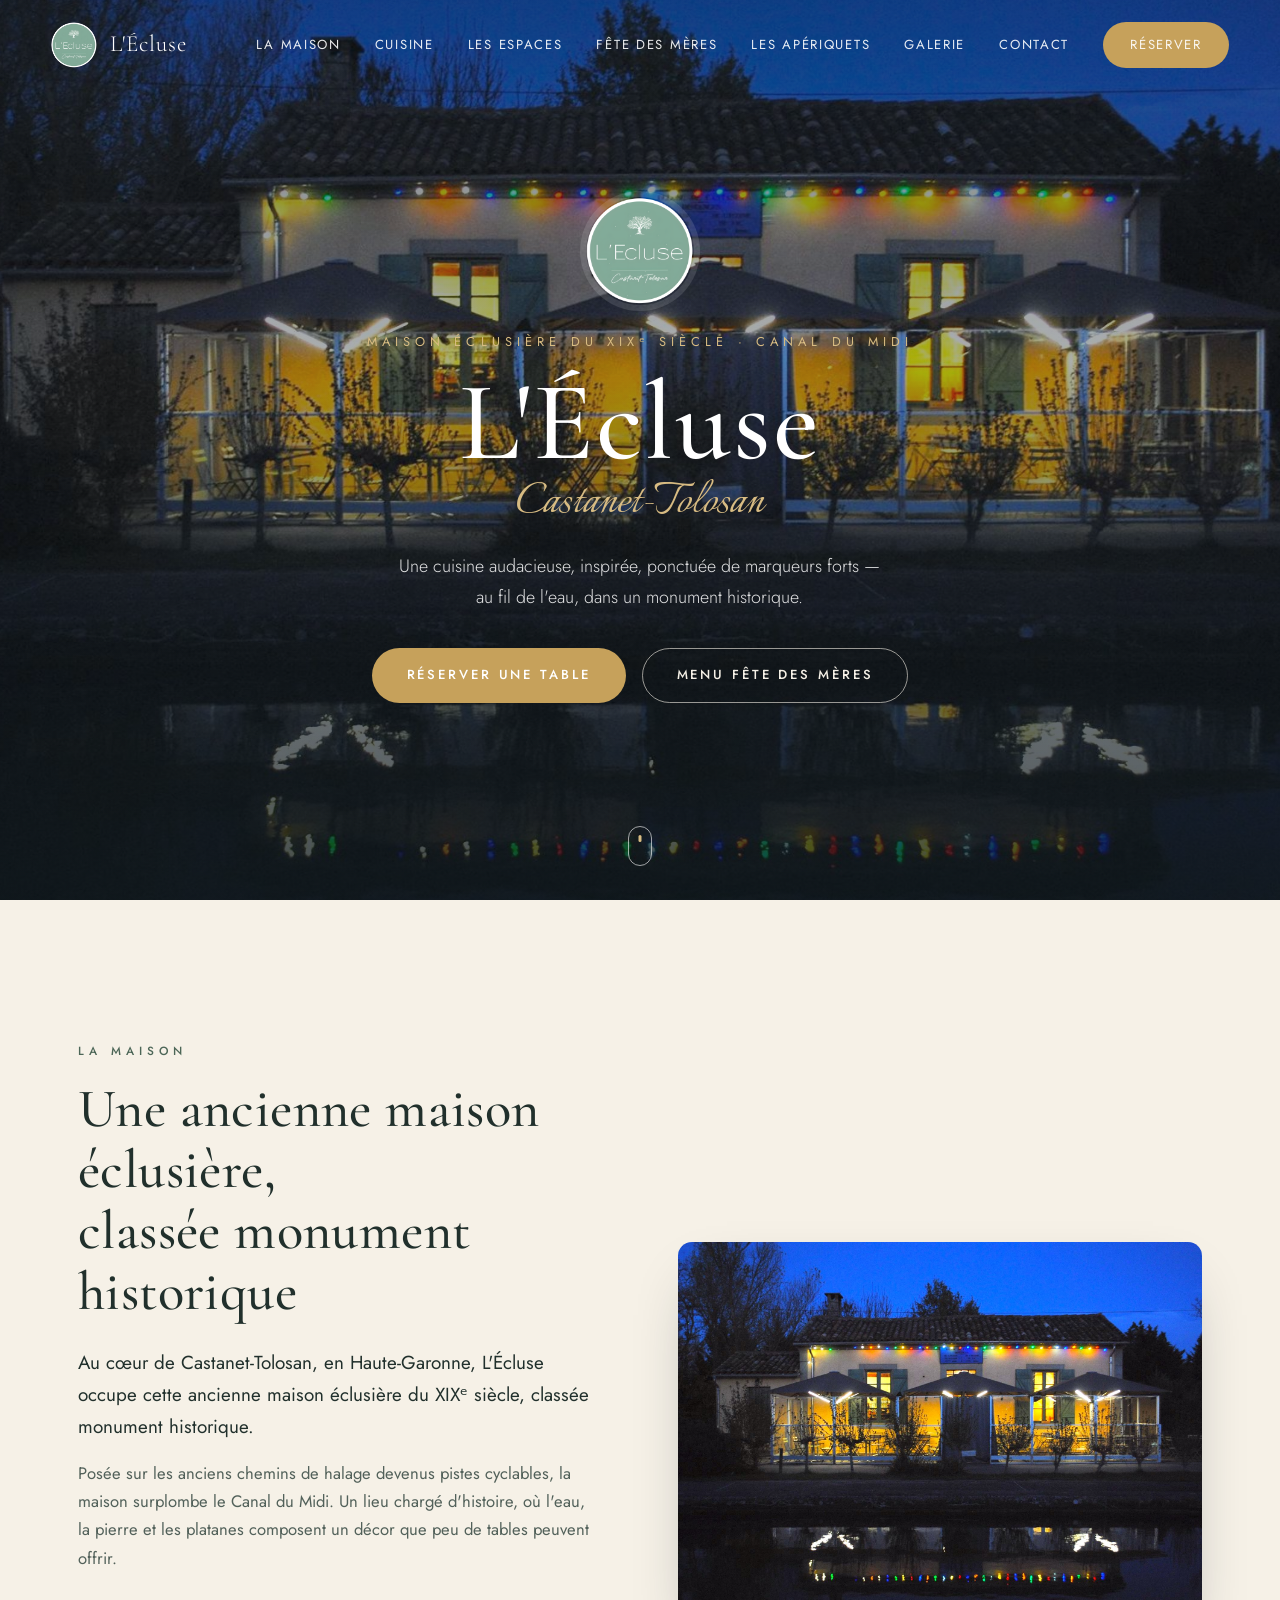
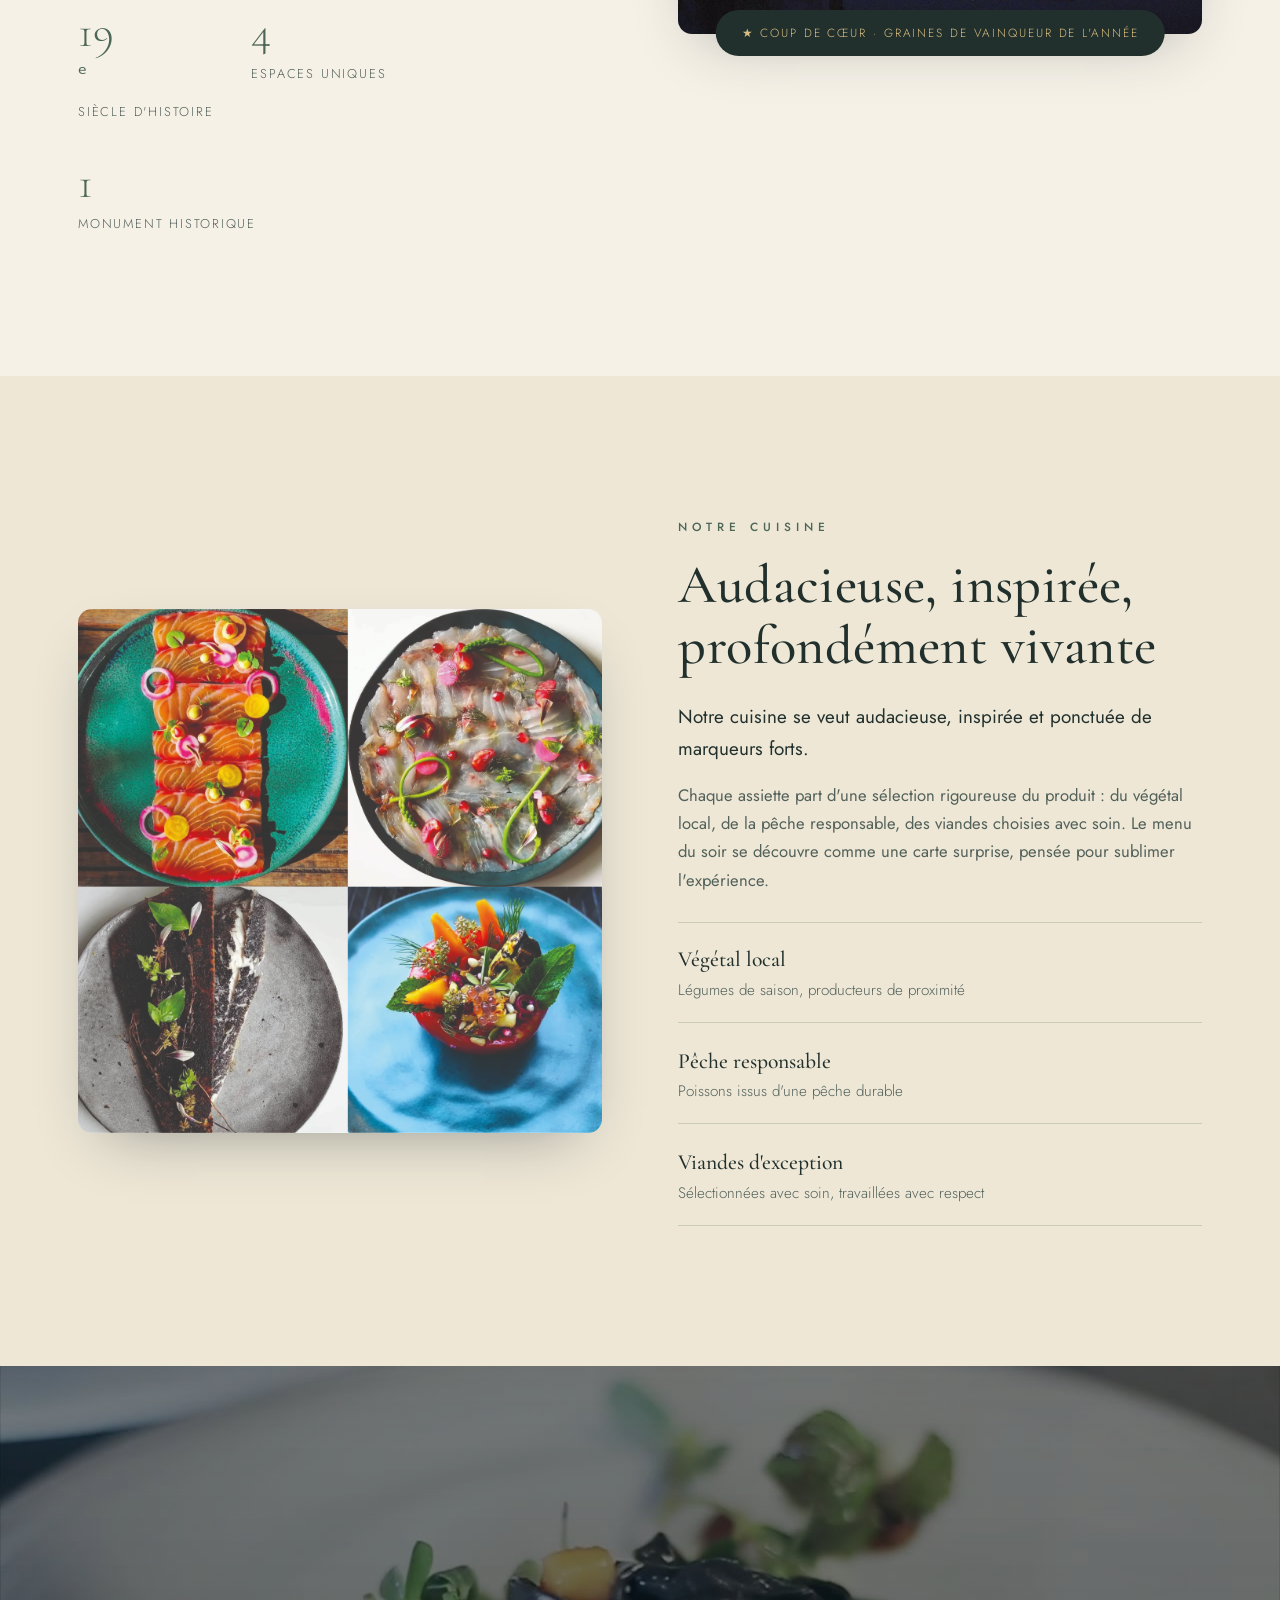
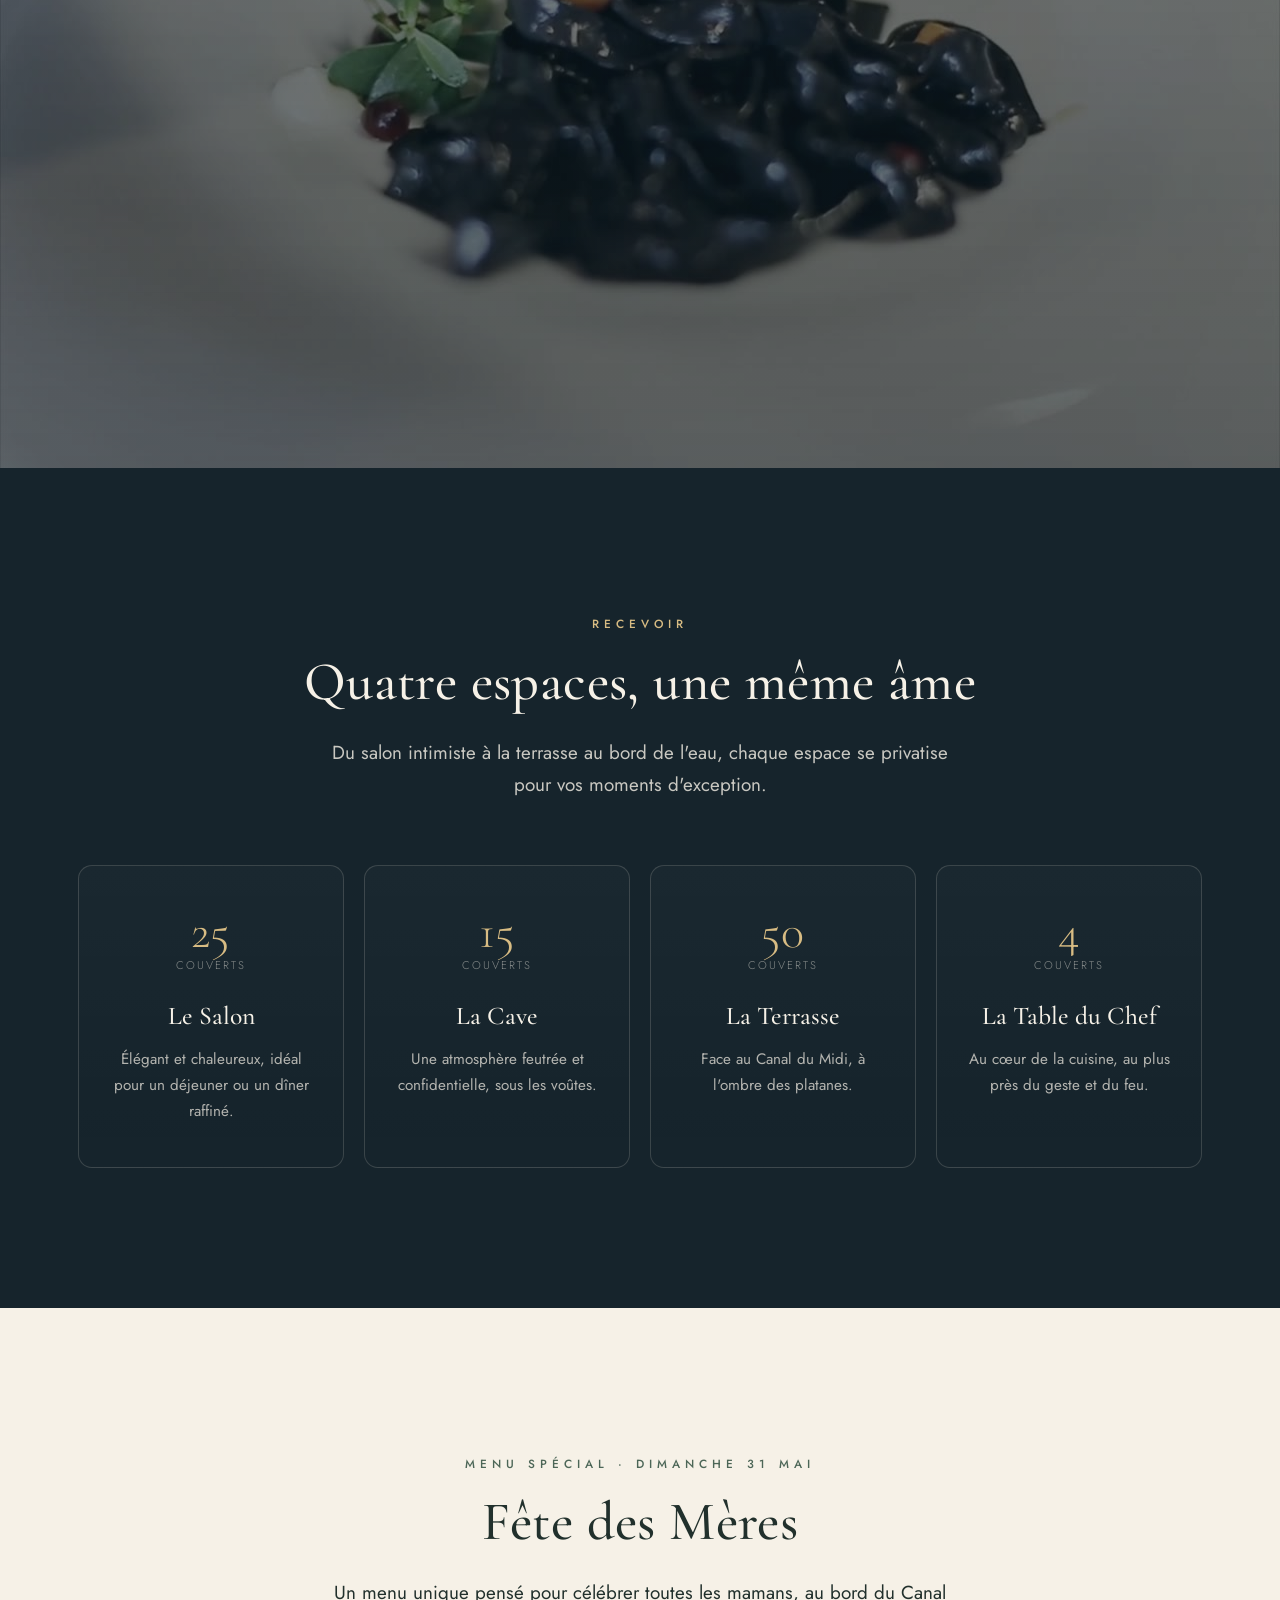
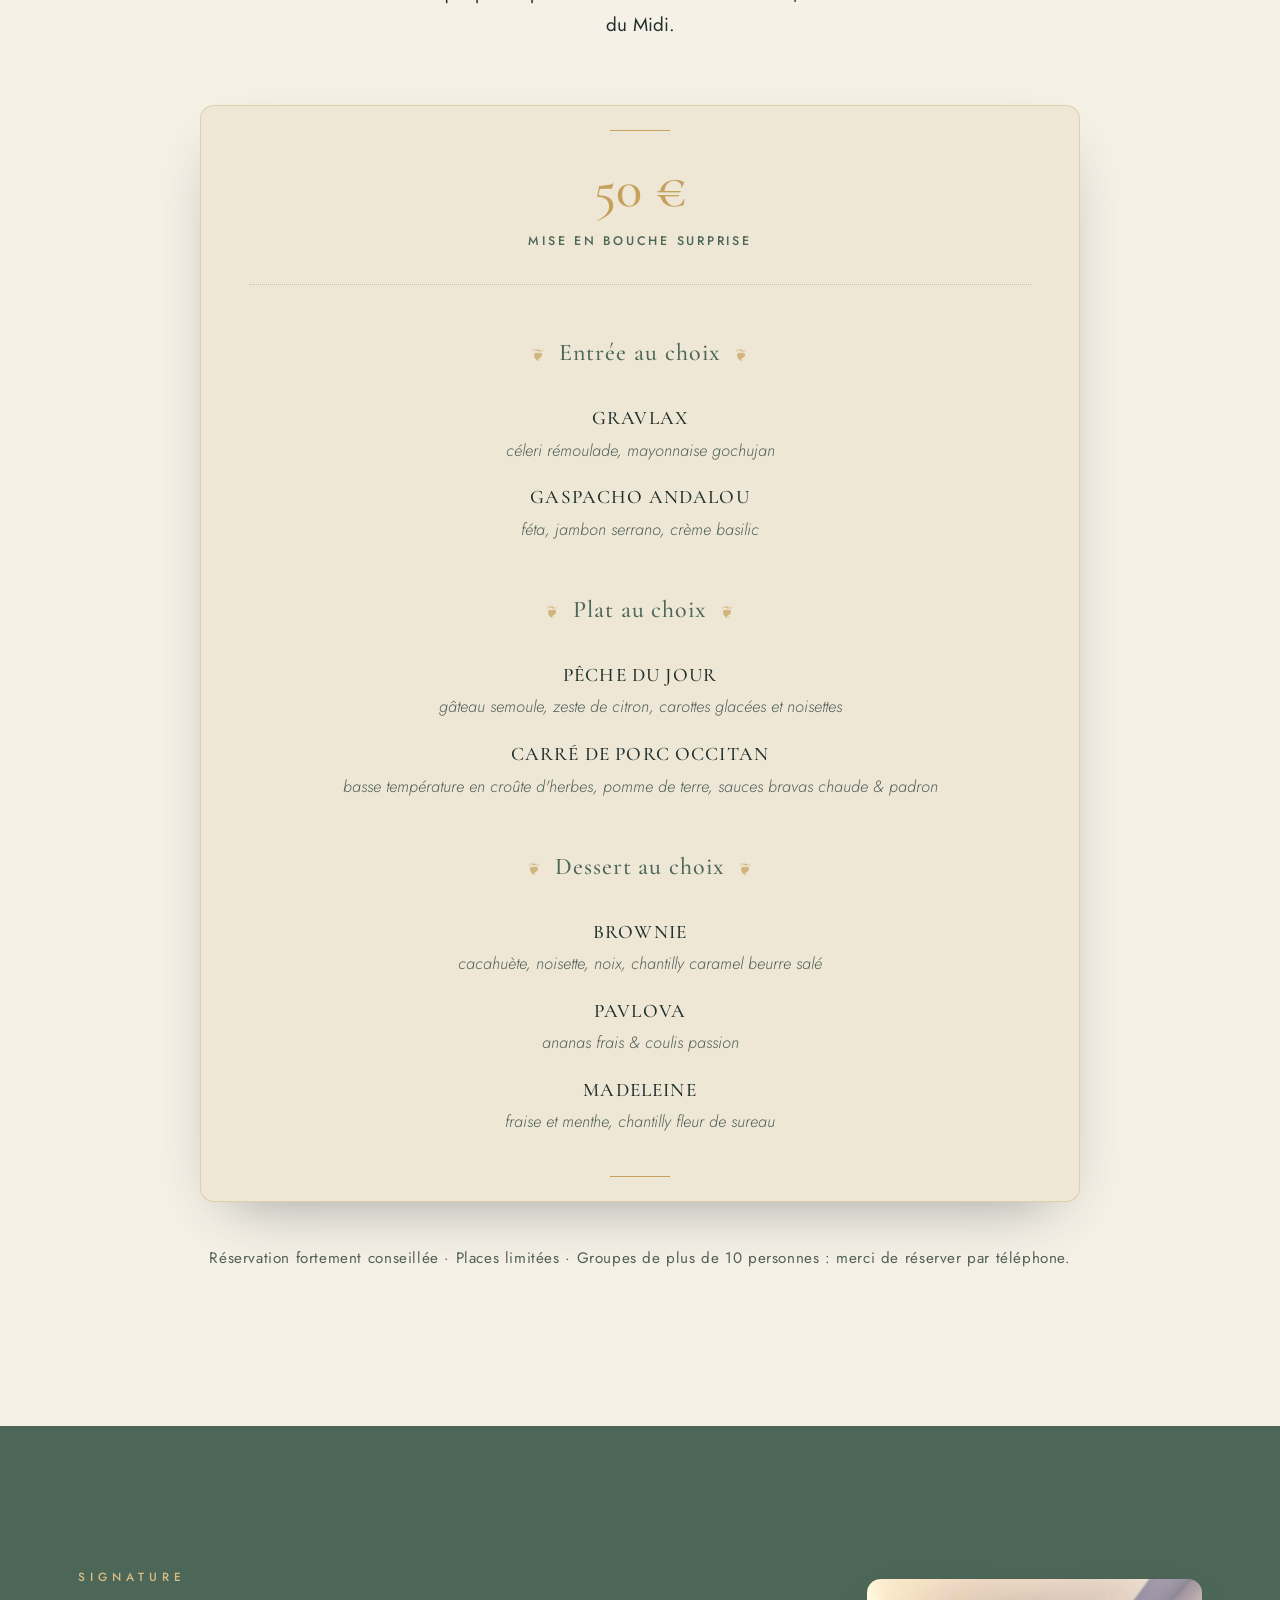
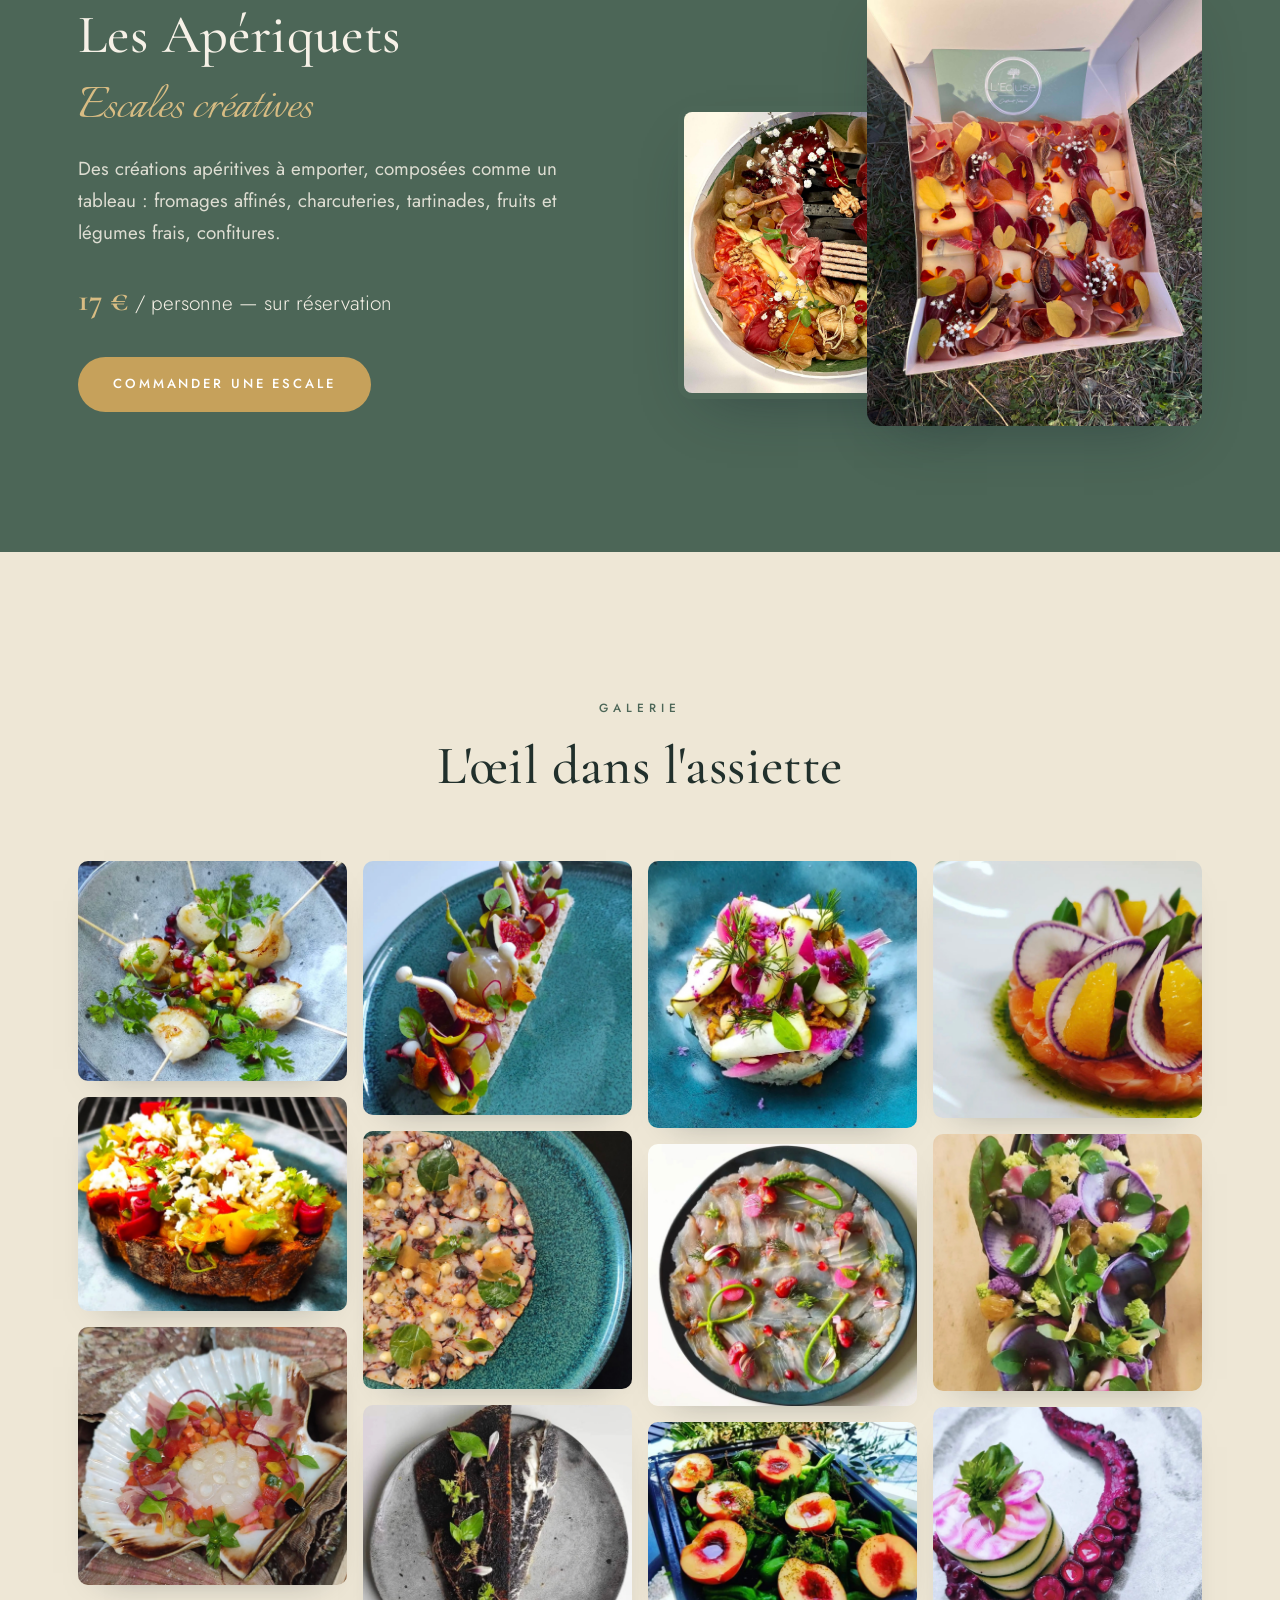
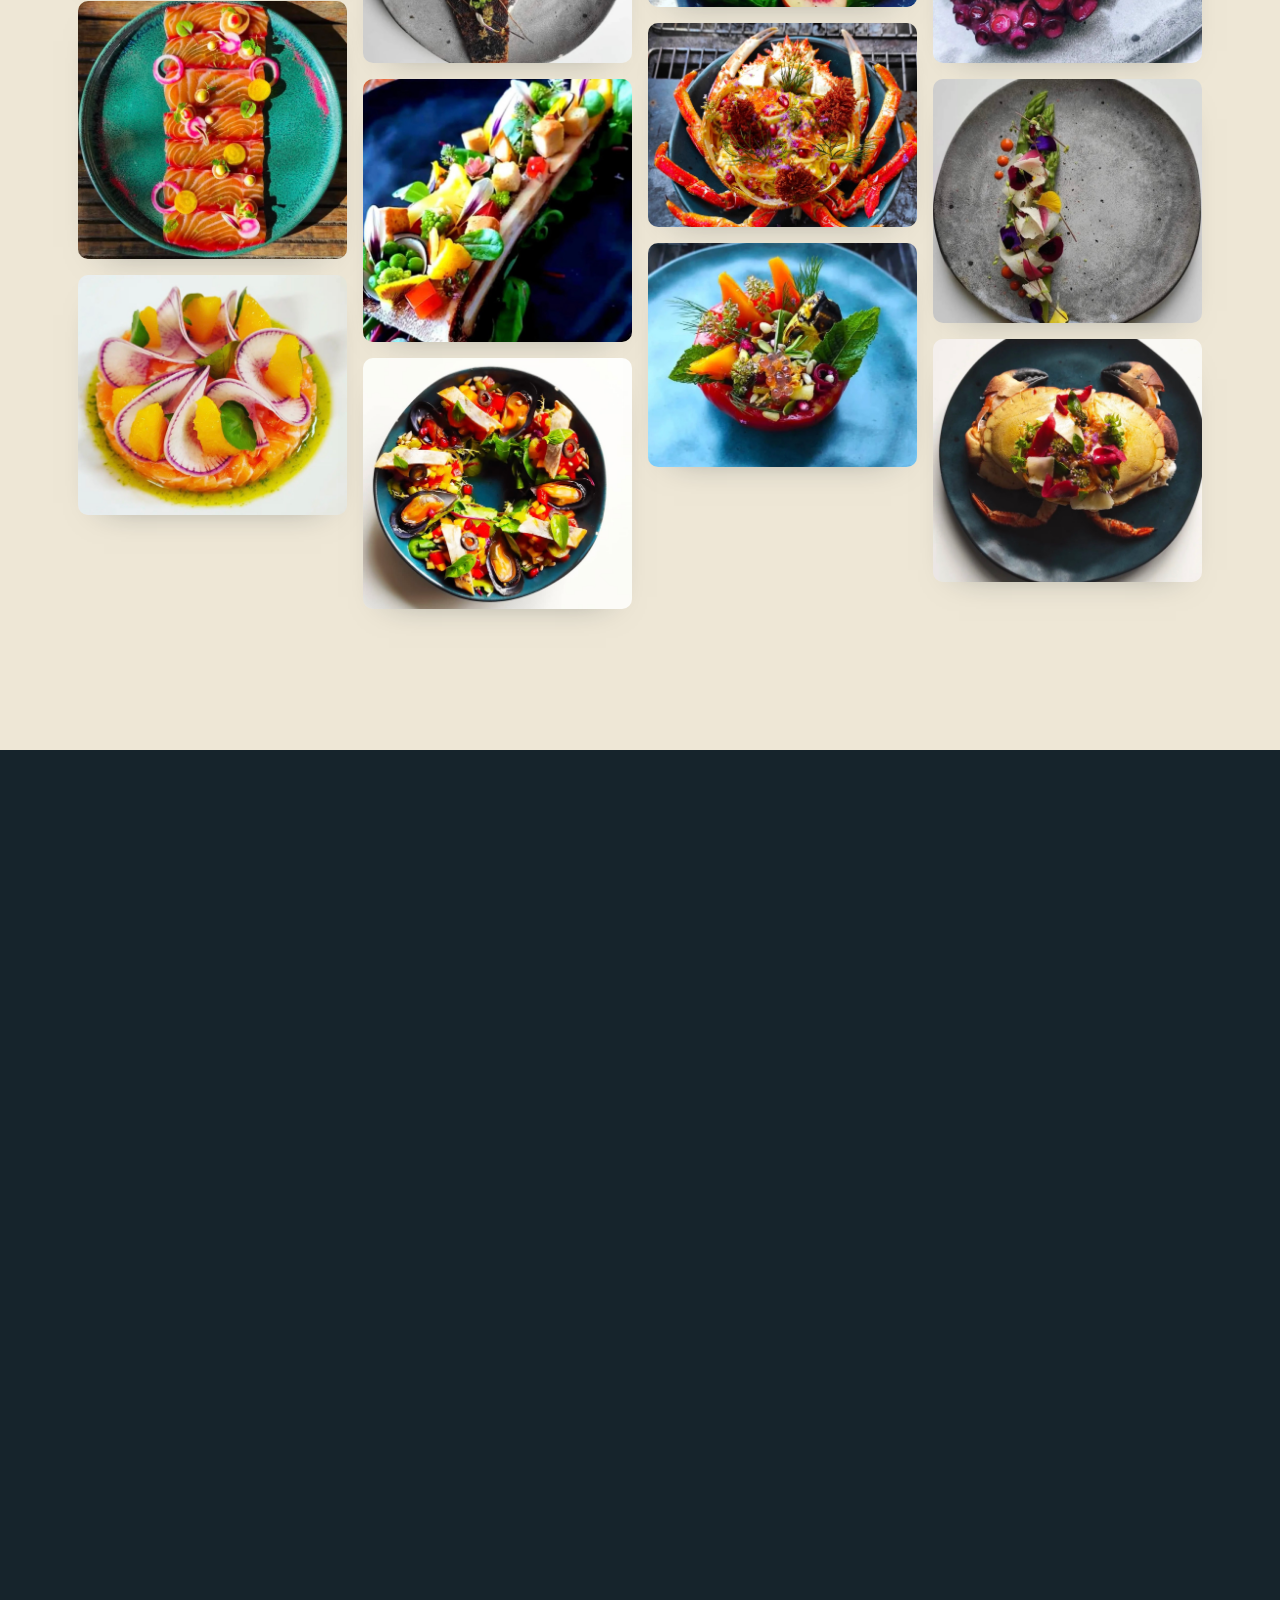
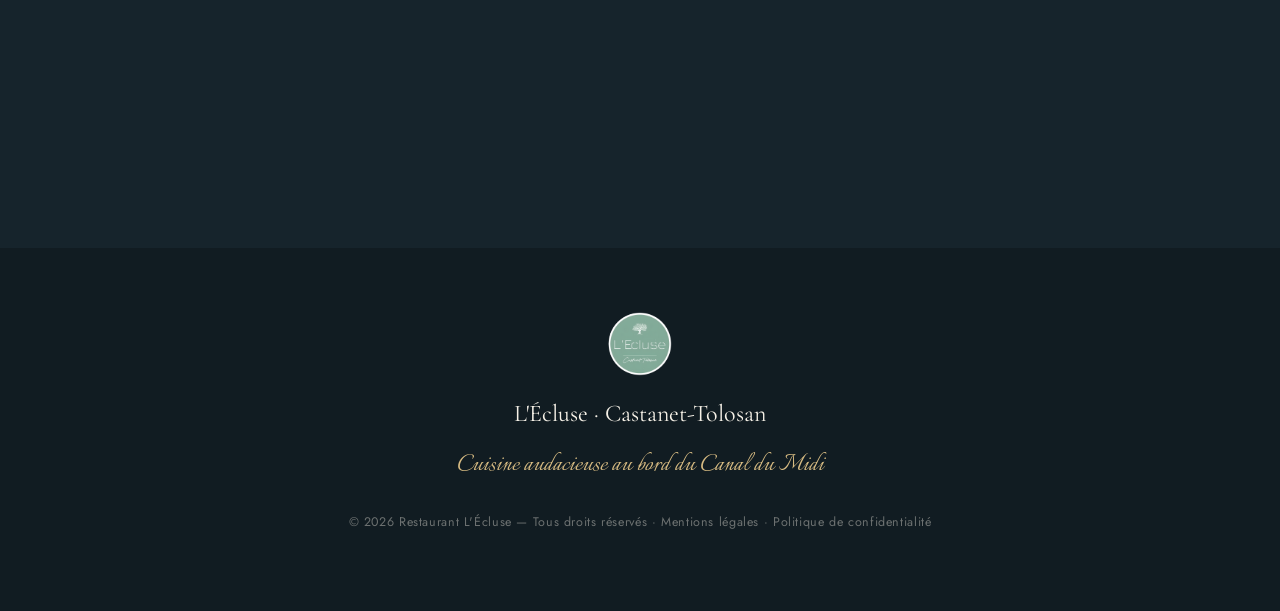
==== commit 6279ffa7: "Menu Fête des Mères 50€ remplace anciennes formules Section #carte: menu unique dimanche 31 mai (mis" ====
--- a/site.html
+++ b/site.html
@@ -47,7 +47,7 @@
     <a href="#histoire">La Maison</a>
     <a href="#cuisine">Cuisine</a>
     <a href="#espaces">Les Espaces</a>
-    <a href="#carte">La Carte</a>
+    <a href="#carte">Fête des Mères</a>
     <a href="#aperiquets">Les Apériquets</a>
     <a href="#galerie">Galerie</a>
     <a href="#contact">Contact</a>
@@ -68,7 +68,7 @@
     <p class="hero__sub reveal">Une cuisine audacieuse, inspirée, ponctuée de marqueurs forts —<br>au fil de l'eau, dans un monument historique.</p>
     <div class="hero__cta reveal">
       <a href="https://www.google.com/maps/reserve/v/dine/c/xC-8L-G0pOo?source=pa&opi=89978449&hl=fr" target="_blank" rel="noopener" class="btn btn--gold">Réserver une table</a>
-      <a href="#carte" class="btn btn--ghost">Découvrir la carte</a>
+      <a href="#carte" class="btn btn--ghost">Menu Fête des Mères</a>
     </div>
   </div>
   <a href="#histoire" class="hero__scroll" aria-label="Défiler"><span></span></a>
@@ -149,52 +149,46 @@
 <section class="section carte" id="carte">
   <div class="wrap">
     <div class="section__head reveal">
-      <p class="eyebrow">La Carte</p>
-      <h2 class="h2">Nos formules</h2>
-      <p class="lead center">Une carte qui évolue au rythme des saisons et des arrivages.</p>
-    </div>
-    <div class="carte__grid">
-      <div class="menu-card reveal">
-        <h3>Le Midi</h3>
-        <p class="menu-card__note">En semaine, hors jours fériés &amp; week-ends</p>
-        <ul class="menu-list">
-          <li><span>Plat seul</span><span class="dots"></span><span>19 €</span></li>
-          <li><span>Entrée + Plat <em>ou</em> Plat + Dessert</span><span class="dots"></span><span>25 €</span></li>
-          <li><span>Entrée + Plat + Dessert</span><span class="dots"></span><span>29 €</span></li>
-        </ul>
-        <p class="menu-card__sub">Menu de la semaine — deux entrées au choix · viande ou poisson du jour · option végétarienne sur demande · quatre desserts.</p>
-      </div>
-
-      <div class="menu-card menu-card--feature reveal">
-        <h3>Le Soir</h3>
-        <p class="menu-card__note">La carte surprise du Chef</p>
-        <ul class="menu-list">
-          <li><span>Sélection de notre carte surprise pour sublimer votre expérience</span><span class="dots"></span><span>39 €</span></li>
-          <li><span>Accord mets &amp; vins — trois verres de 6 cl</span><span class="dots"></span><span>15 €</span></li>
-        </ul>
-        <p class="menu-card__sub">Une découverte guidée, au gré de l'inspiration et du marché.</p>
-      </div>
-
-      <div class="menu-card reveal">
-        <h3>Plat + Dessert + Soft</h3>
-        <ul class="menu-list">
-          <li><span>Le midi</span><span class="dots"></span><span>15 €</span></li>
-          <li><span>Le soir</span><span class="dots"></span><span>20 €</span></li>
-        </ul>
-        <p class="menu-card__sub">Formule enfant disponible. Formules groupes sur mesure — nous contacter par e-mail.</p>
-      </div>
-
-      <div class="menu-card reveal">
-        <h3>À emporter</h3>
-        <p class="menu-card__note">Le midi uniquement</p>
-        <ul class="menu-list">
-          <li><span>Entrée</span><span class="dots"></span><span>6 €</span></li>
-          <li><span>Plat</span><span class="dots"></span><span>14 €</span></li>
-          <li><span>Dessert</span><span class="dots"></span><span>6 €</span></li>
-        </ul>
-      </div>
-    </div>
-    <p class="carte__foot reveal">Réservation conseillée · Groupes de plus de 10 personnes : merci de réserver par téléphone.</p>
+      <p class="eyebrow">Menu spécial · Dimanche 31 mai</p>
+      <h2 class="h2">Fête des Mères</h2>
+      <p class="lead center">Un menu unique pensé pour célébrer toutes les mamans, au bord du Canal du Midi.</p>
+    </div>
+
+    <div class="fete-menu reveal">
+      <div class="fete-menu__price">
+        <span class="fete-menu__price-num">50 €</span>
+        <span class="fete-menu__price-sub">Mise en bouche surprise</span>
+      </div>
+
+      <div class="fete-menu__sections">
+        <div class="fete-menu__section">
+          <h3 class="fete-menu__title">Entrée au choix</h3>
+          <ul class="fete-menu__list">
+            <li><strong>Gravlax</strong><span>céleri rémoulade, mayonnaise gochujan</span></li>
+            <li><strong>Gaspacho andalou</strong><span>féta, jambon serrano, crème basilic</span></li>
+          </ul>
+        </div>
+
+        <div class="fete-menu__section">
+          <h3 class="fete-menu__title">Plat au choix</h3>
+          <ul class="fete-menu__list">
+            <li><strong>Pêche du jour</strong><span>gâteau semoule, zeste de citron, carottes glacées et noisettes</span></li>
+            <li><strong>Carré de porc occitan</strong><span>basse température en croûte d'herbes, pomme de terre, sauces bravas chaude &amp; padron</span></li>
+          </ul>
+        </div>
+
+        <div class="fete-menu__section">
+          <h3 class="fete-menu__title">Dessert au choix</h3>
+          <ul class="fete-menu__list">
+            <li><strong>Brownie</strong><span>cacahuète, noisette, noix, chantilly caramel beurre salé</span></li>
+            <li><strong>Pavlova</strong><span>ananas frais &amp; coulis passion</span></li>
+            <li><strong>Madeleine</strong><span>fraise et menthe, chantilly fleur de sureau</span></li>
+          </ul>
+        </div>
+      </div>
+    </div>
+
+    <p class="carte__foot reveal">Réservation fortement conseillée · Places limitées · Groupes de plus de 10 personnes : merci de réserver par téléphone.</p>
   </div>
 </section>
 
--- a/assets/css/style.css
+++ b/assets/css/style.css
@@ -241,6 +241,53 @@
 .menu-card__sub{font-size:.92rem;color:var(--muted);margin:0}
 .menu-card--feature .menu-card__sub{color:rgba(246,241,231,.6)}
 .carte__foot{text-align:center;margin-top:44px;font-size:.95rem;color:var(--muted);letter-spacing:.04em}
+
+/* ---------- Menu Fête des Mères ---------- */
+.fete-menu{
+  max-width:880px;margin:0 auto;background:var(--cream-2);
+  border:1px solid rgba(198,161,91,.35);border-radius:14px;
+  padding:56px 48px;box-shadow:var(--shadow);position:relative;
+}
+.fete-menu::before,.fete-menu::after{
+  content:"";position:absolute;left:50%;transform:translateX(-50%);
+  width:60px;height:1px;background:var(--gold);
+}
+.fete-menu::before{top:24px}
+.fete-menu::after{bottom:24px}
+.fete-menu__price{text-align:center;margin-bottom:48px;padding-bottom:32px;border-bottom:1px dotted rgba(76,102,87,.3)}
+.fete-menu__price-num{
+  display:block;font-family:var(--ff-serif);font-size:3.4rem;
+  color:var(--gold);font-weight:500;line-height:1;
+}
+.fete-menu__price-sub{
+  display:block;margin-top:14px;font-size:.78rem;letter-spacing:.22em;
+  text-transform:uppercase;color:var(--sage-deep);font-weight:500;
+}
+.fete-menu__sections{display:flex;flex-direction:column;gap:38px}
+.fete-menu__section{text-align:center}
+.fete-menu__title{
+  font-family:var(--ff-serif);font-size:1.5rem;font-weight:500;
+  color:var(--sage-deep);margin-bottom:20px;letter-spacing:.04em;
+}
+.fete-menu__title::before,.fete-menu__title::after{
+  content:"❦";color:var(--gold);font-size:.7em;margin:0 14px;
+  vertical-align:middle;opacity:.7;
+}
+.fete-menu__list{list-style:none;margin:0;padding:0}
+.fete-menu__list li{
+  padding:10px 0;font-size:1.02rem;color:var(--muted);line-height:1.55;
+}
+.fete-menu__list li strong{
+  display:block;font-family:var(--ff-serif);font-size:1.2rem;
+  font-weight:500;color:var(--ink);letter-spacing:.06em;
+  text-transform:uppercase;margin-bottom:4px;
+}
+.fete-menu__list li span{font-style:italic;color:var(--muted)}
+@media (max-width:720px){
+  .fete-menu{padding:44px 24px}
+  .fete-menu__price-num{font-size:2.6rem}
+  .fete-menu__title{font-size:1.3rem}
+}
 
 /* ---------- Apériquets ---------- */
 .aperiquets{background:var(--sage-deep);color:var(--cream);overflow:hidden}
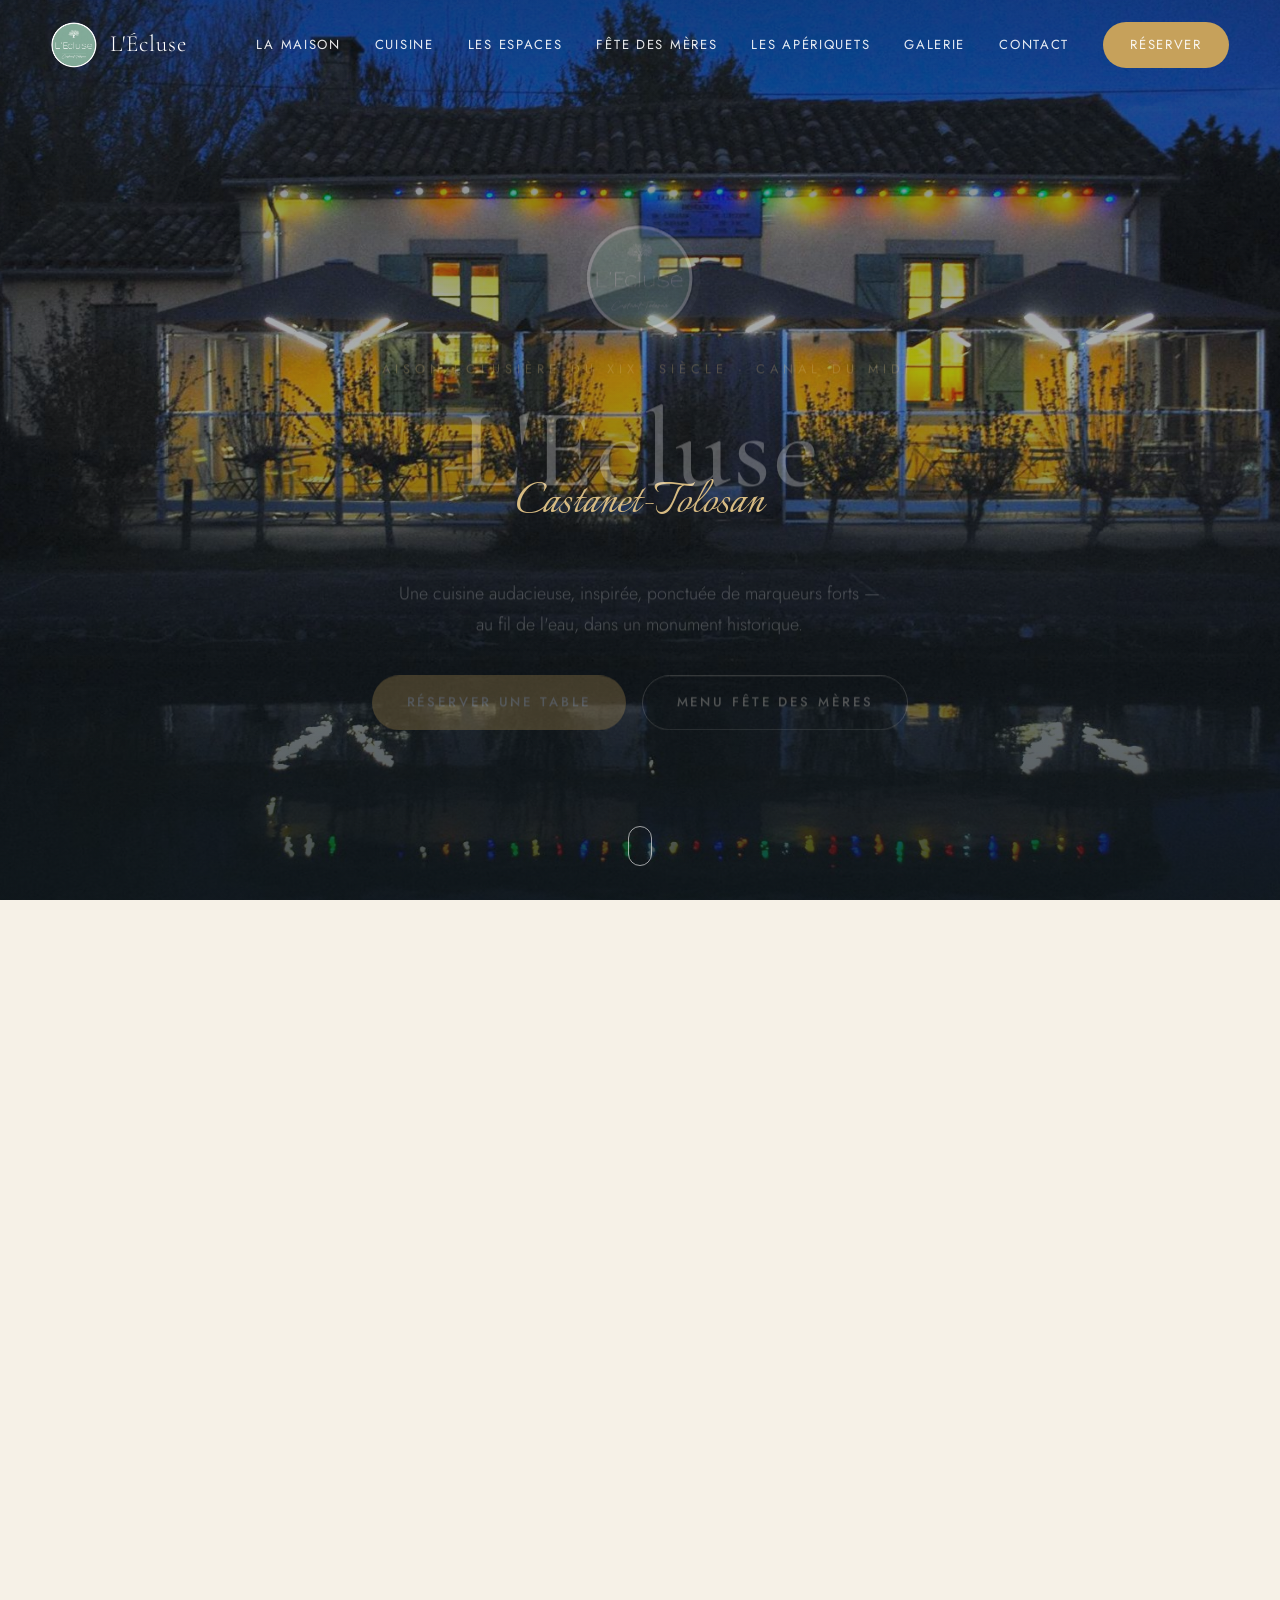
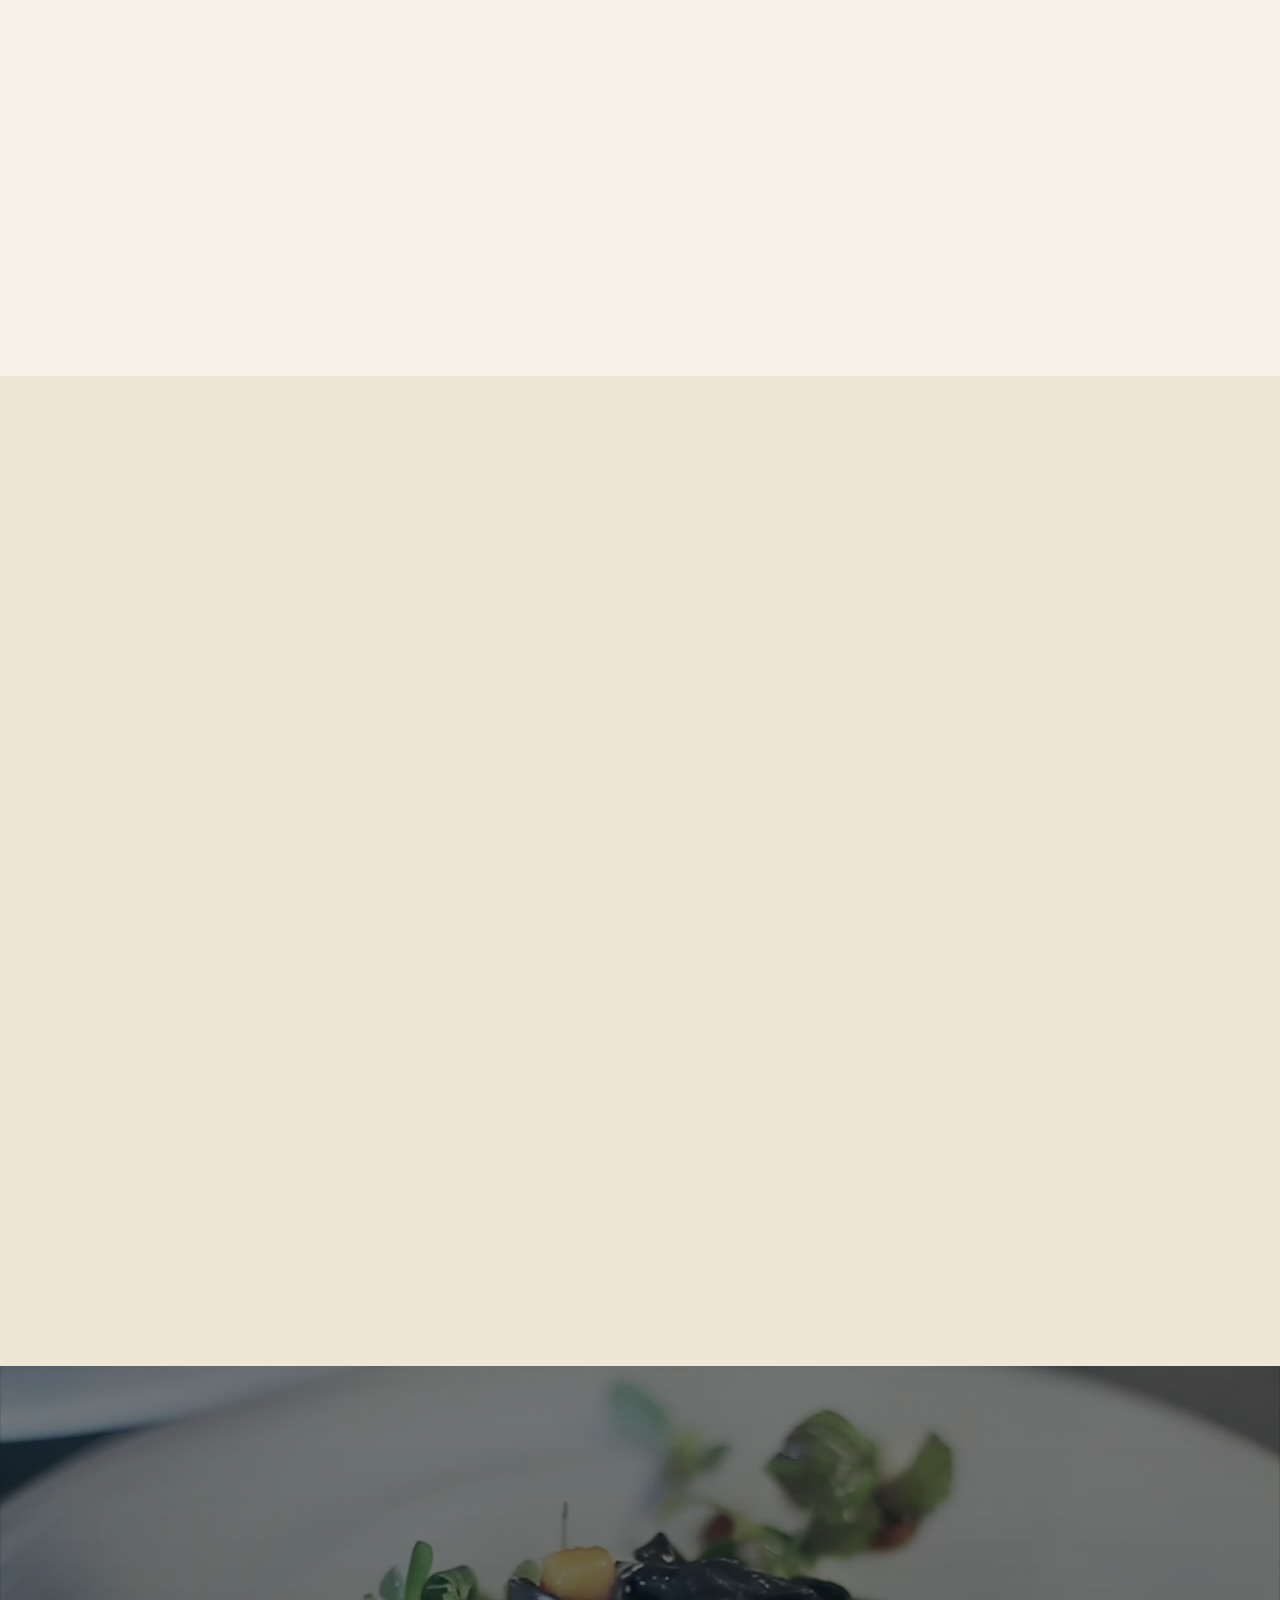
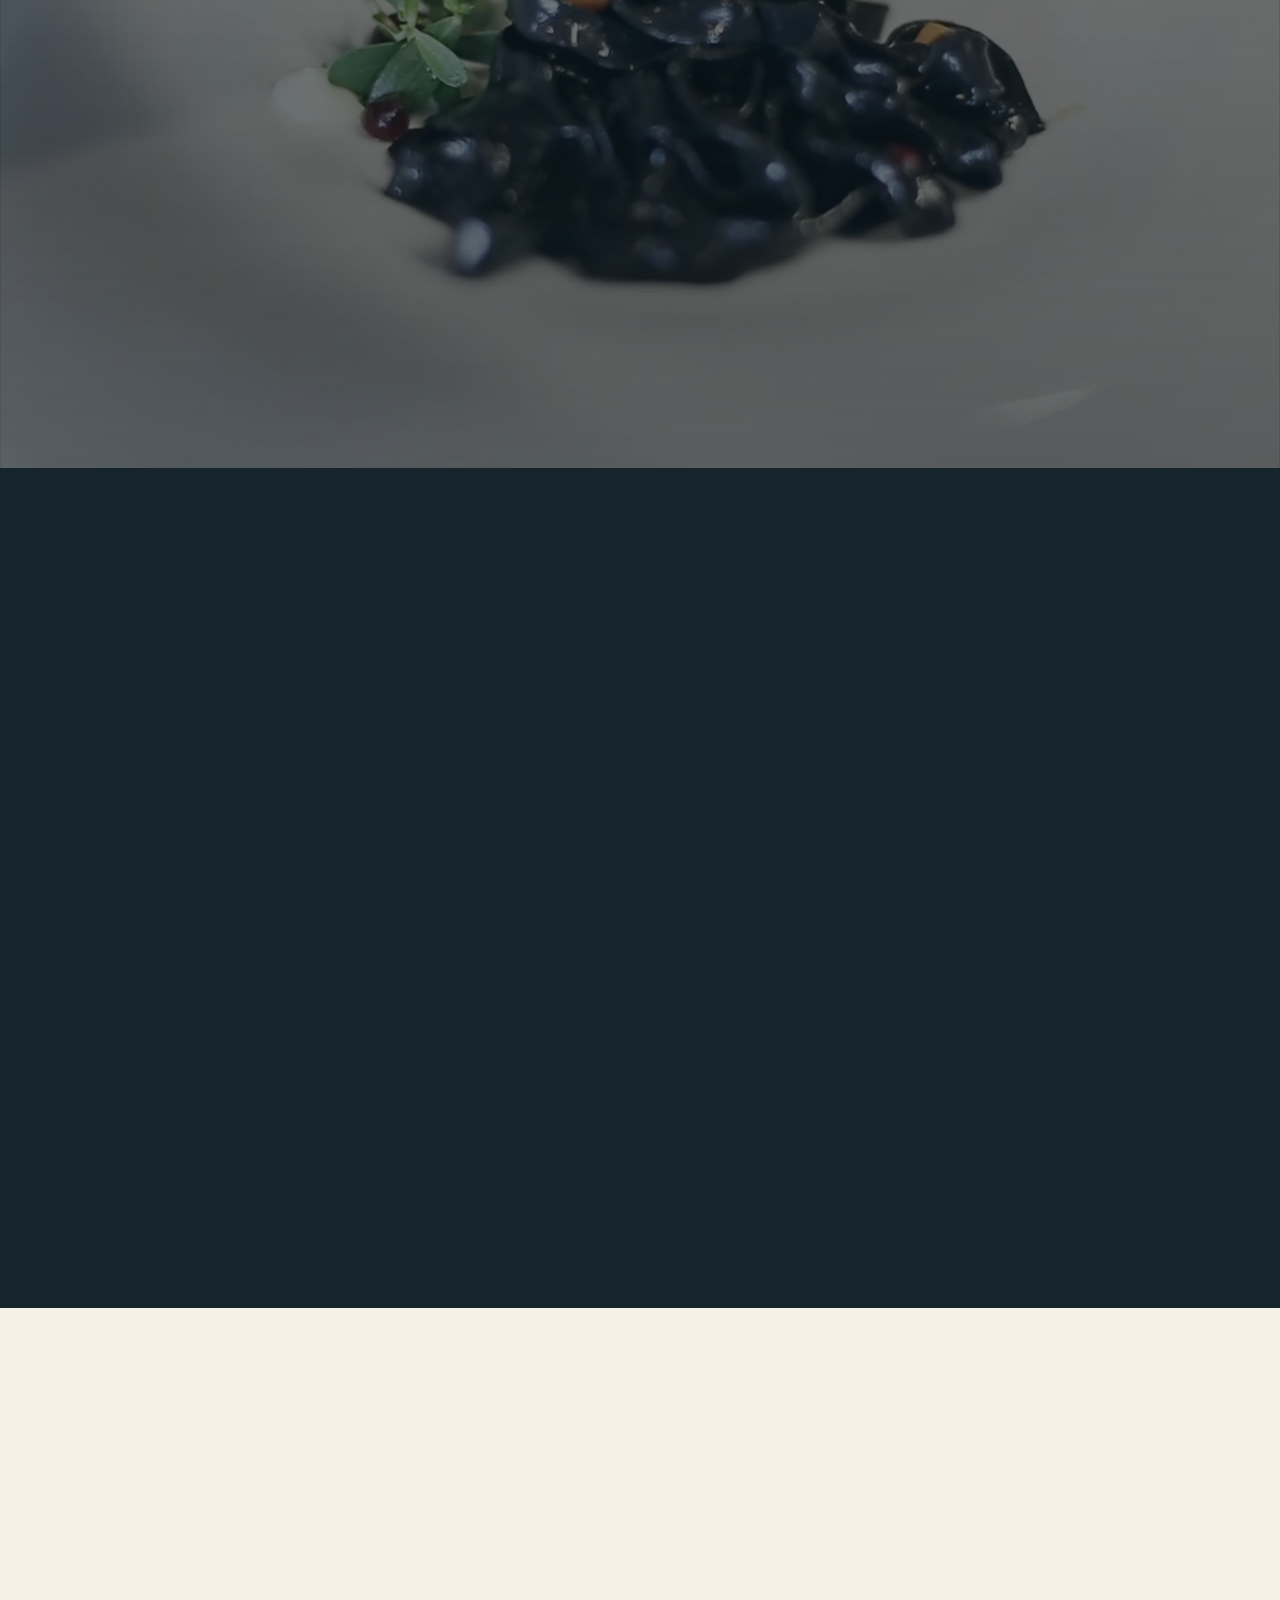
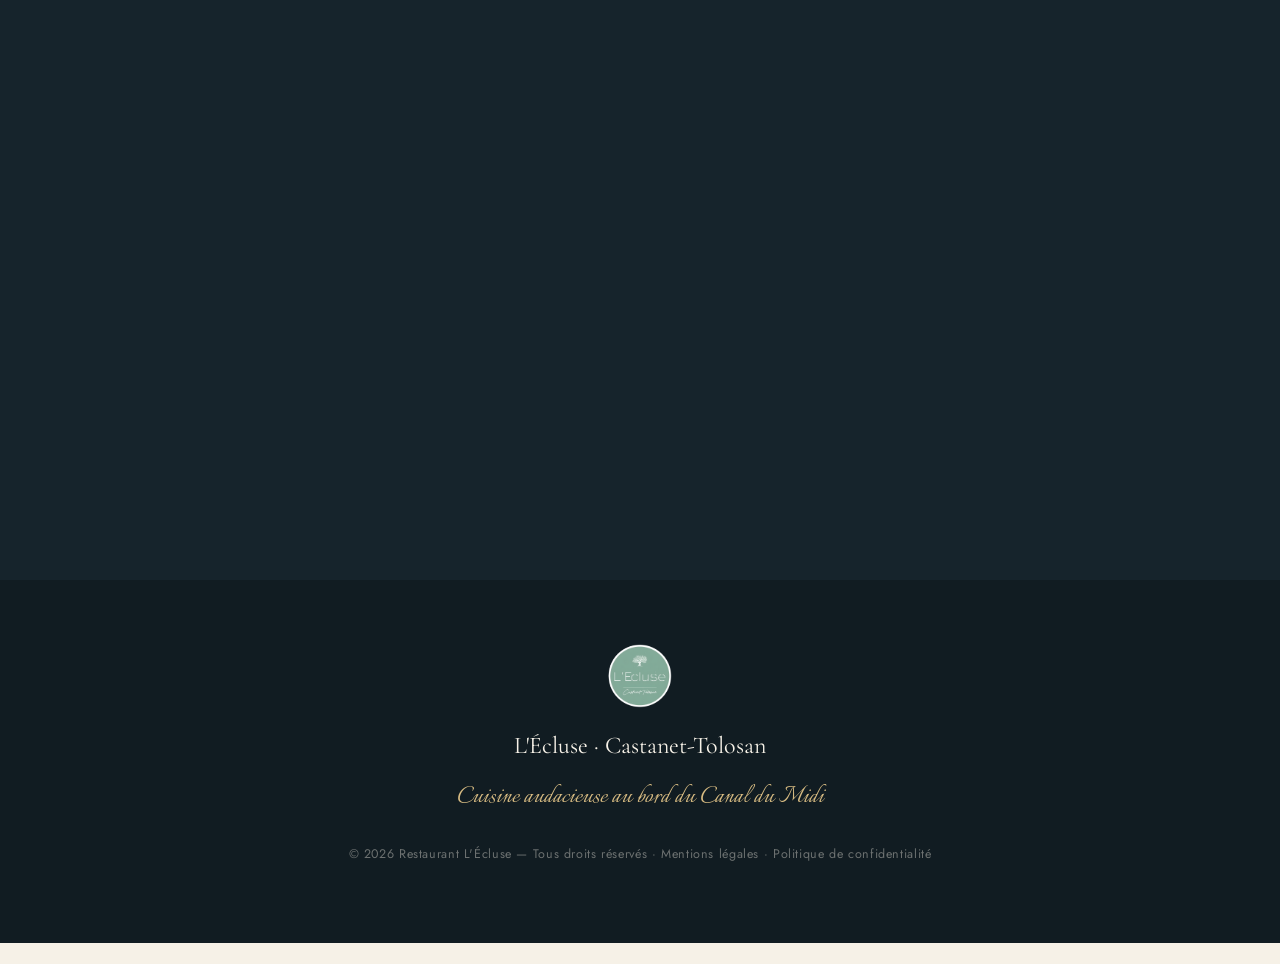
==== commit f039050e: "Fin du mode maintenance: site complet à la racine index.html remplacé par le site complet (anciennem" ====
--- a/site.html
+++ b/site.html
@@ -2,277 +2,11 @@
 <html lang="fr">
 <head>
 <meta charset="UTF-8">
-<meta name="viewport" content="width=device-width, initial-scale=1">
-<title>L'Écluse · Restaurant gastronomique au bord du Canal du Midi — Castanet-Tolosan</title>
-<meta name="description" content="L'Écluse — restaurant gastronomique installé dans une ancienne maison éclusière du XIXᵉ siècle classée monument historique, au bord du Canal du Midi à Castanet-Tolosan. Cuisine audacieuse, produits locaux, pêche responsable.">
-<meta name="theme-color" content="#16242C">
-<meta property="og:title" content="L'Écluse — Restaurant gastronomique · Castanet-Tolosan">
-<meta property="og:description" content="Cuisine audacieuse au bord du Canal du Midi, dans une maison éclusière du XIXᵉ siècle.">
-<meta property="og:type" content="restaurant">
-<meta property="og:image" content="assets/img/hero-canal-nuit.jpg">
-<link rel="icon" href="assets/img/logo.png">
-<link rel="preconnect" href="https://fonts.googleapis.com">
-<link rel="preconnect" href="https://fonts.gstatic.com" crossorigin>
-<link href="https://fonts.googleapis.com/css2?family=Cormorant+Garamond:ital,wght@0,400;0,500;0,600;1,400&family=Jost:wght@300;400;500&family=Italianno&display=swap" rel="stylesheet">
-<link rel="stylesheet" href="assets/css/style.css">
-<script type="application/ld+json">
-{
-  "@context": "https://schema.org",
-  "@type": "Restaurant",
-  "name": "L'Écluse",
-  "image": "assets/img/hero-canal-nuit.jpg",
-  "servesCuisine": "Cuisine française gastronomique",
-  "priceRange": "€€",
-  "telephone": "+33567118607",
-  "email": "restauranteclusecastanet@gmail.com",
-  "address": {
-    "@type": "PostalAddress",
-    "streetAddress": "67 Chemin de Halage",
-    "postalCode": "31320",
-    "addressLocality": "Castanet-Tolosan",
-    "addressCountry": "FR"
-  },
-  "url": "https://www.restauranteclusecastanet.fr/"
-}
-</script>
+<meta http-equiv="refresh" content="0; url=/">
+<link rel="canonical" href="https://restauranteclusecastanet.fr/">
+<title>L'Écluse · Restaurant gastronomique</title>
 </head>
 <body>
-
-<header class="nav" id="nav">
-  <a href="#accueil" class="nav__brand">
-    <img src="assets/img/logo.png" alt="L'Écluse" class="nav__logo">
-    <span class="nav__name">L'Écluse</span>
-  </a>
-  <nav class="nav__links" id="navLinks">
-    <a href="#histoire">La Maison</a>
-    <a href="#cuisine">Cuisine</a>
-    <a href="#espaces">Les Espaces</a>
-    <a href="#carte">Fête des Mères</a>
-    <a href="#aperiquets">Les Apériquets</a>
-    <a href="#galerie">Galerie</a>
-    <a href="#contact">Contact</a>
-    <a href="https://www.google.com/maps/reserve/v/dine/c/xC-8L-G0pOo?source=pa&opi=89978449&hl=fr" target="_blank" rel="noopener" class="btn btn--gold nav__cta">Réserver</a>
-  </nav>
-  <button class="nav__burger" id="burger" aria-label="Menu"><span></span><span></span><span></span></button>
-</header>
-
-<!-- HERO -->
-<section class="hero" id="accueil">
-  <div class="hero__bg" id="heroBg"></div>
-  <div class="hero__veil"></div>
-  <div class="hero__inner">
-    <img src="assets/img/logo.png" alt="" class="hero__logo reveal">
-    <p class="hero__eyebrow reveal">Maison éclusière du XIXᵉ siècle · Canal du Midi</p>
-    <h1 class="hero__title reveal">L'Écluse</h1>
-    <p class="hero__script">Castanet-Tolosan</p>
-    <p class="hero__sub reveal">Une cuisine audacieuse, inspirée, ponctuée de marqueurs forts —<br>au fil de l'eau, dans un monument historique.</p>
-    <div class="hero__cta reveal">
-      <a href="https://www.google.com/maps/reserve/v/dine/c/xC-8L-G0pOo?source=pa&opi=89978449&hl=fr" target="_blank" rel="noopener" class="btn btn--gold">Réserver une table</a>
-      <a href="#carte" class="btn btn--ghost">Menu Fête des Mères</a>
-    </div>
-  </div>
-  <a href="#histoire" class="hero__scroll" aria-label="Défiler"><span></span></a>
-</section>
-
-<!-- HISTOIRE -->
-<section class="section histoire" id="histoire">
-  <div class="wrap grid-2">
-    <div class="reveal">
-      <p class="eyebrow">La Maison</p>
-      <h2 class="h2">Une ancienne maison éclusière,<br>classée monument historique</h2>
-      <p class="lead">Au cœur de Castanet-Tolosan, en Haute-Garonne, L'Écluse occupe cette ancienne maison éclusière du XIXᵉ siècle, classée monument historique.</p>
-      <p>Posée sur les anciens chemins de halage devenus pistes cyclables, la maison surplombe le Canal du Midi. Un lieu chargé d'histoire, où l'eau, la pierre et les platanes composent un décor que peu de tables peuvent offrir.</p>
-      <div class="stats">
-        <div class="stat"><span class="stat__num" data-count="19">0</span><span class="stat__suf">ᵉ</span><span class="stat__lbl">siècle d'histoire</span></div>
-        <div class="stat"><span class="stat__num" data-count="4">0</span><span class="stat__lbl">espaces uniques</span></div>
-        <div class="stat"><span class="stat__num" data-count="1">0</span><span class="stat__lbl">monument historique</span></div>
-      </div>
-    </div>
-    <div class="histoire__media reveal">
-      <img src="assets/img/hero-canal-nuit.jpg" alt="La maison éclusière de L'Écluse illuminée la nuit, reflétée dans le Canal du Midi" loading="lazy">
-      <span class="badge">★ Coup de cœur · Graines de Vainqueur de l'année</span>
-    </div>
-  </div>
-</section>
-
-<!-- CUISINE -->
-<section class="section cuisine" id="cuisine">
-  <div class="wrap grid-2 grid-2--rev">
-    <div class="cuisine__media reveal">
-      <img src="assets/img/plats-gastro.jpg" alt="Assiettes gastronomiques de L'Écluse" loading="lazy">
-    </div>
-    <div class="reveal">
-      <p class="eyebrow">Notre cuisine</p>
-      <h2 class="h2">Audacieuse, inspirée,<br>profondément vivante</h2>
-      <p class="lead">Notre cuisine se veut audacieuse, inspirée et ponctuée de marqueurs forts.</p>
-      <p>Chaque assiette part d'une sélection rigoureuse du produit : du végétal local, de la pêche responsable, des viandes choisies avec soin. Le menu du soir se découvre comme une carte surprise, pensée pour sublimer l'expérience.</p>
-      <ul class="pillars">
-        <li><strong>Végétal local</strong><span>Légumes de saison, producteurs de proximité</span></li>
-        <li><strong>Pêche responsable</strong><span>Poissons issus d'une pêche durable</span></li>
-        <li><strong>Viandes d'exception</strong><span>Sélectionnées avec soin, travaillées avec respect</span></li>
-      </ul>
-    </div>
-  </div>
-</section>
-
-<!-- VIDEO CINEMATIQUE -->
-<section class="filmstrip" id="film">
-  <video class="filmstrip__video" autoplay muted loop playsinline preload="metadata" poster="assets/img/video-poster.jpg">
-    <source src="assets/video-cuisine.mp4" type="video/mp4">
-  </video>
-  <div class="filmstrip__veil"></div>
-  <div class="filmstrip__inner reveal">
-    <p class="eyebrow eyebrow--light">L'atelier</p>
-    <h2 class="h2 h2--light">L'art du geste</h2>
-    <p class="lead lead--light">Chaque assiette naît d'un travail de précision —<br>regardez la cuisine prendre vie.</p>
-  </div>
-</section>
-
-<!-- ESPACES -->
-<section class="section espaces" id="espaces">
-  <div class="wrap">
-    <div class="section__head reveal">
-      <p class="eyebrow">Recevoir</p>
-      <h2 class="h2">Quatre espaces, une même âme</h2>
-      <p class="lead center">Du salon intimiste à la terrasse au bord de l'eau, chaque espace se privatise pour vos moments d'exception.</p>
-    </div>
-    <div class="espaces__grid">
-      <article class="espace reveal"><span class="espace__cap">25</span><h3>Le Salon</h3><p>Élégant et chaleureux, idéal pour un déjeuner ou un dîner raffiné.</p></article>
-      <article class="espace reveal"><span class="espace__cap">15</span><h3>La Cave</h3><p>Une atmosphère feutrée et confidentielle, sous les voûtes.</p></article>
-      <article class="espace reveal"><span class="espace__cap">50</span><h3>La Terrasse</h3><p>Face au Canal du Midi, à l'ombre des platanes.</p></article>
-      <article class="espace reveal"><span class="espace__cap">4</span><h3>La Table du Chef</h3><p>Au cœur de la cuisine, au plus près du geste et du feu.</p></article>
-    </div>
-  </div>
-</section>
-
-<!-- CARTE -->
-<section class="section carte" id="carte">
-  <div class="wrap">
-    <div class="section__head reveal">
-      <p class="eyebrow">Menu spécial · Dimanche 31 mai</p>
-      <h2 class="h2">Fête des Mères</h2>
-      <p class="lead center">Un menu unique pensé pour célébrer toutes les mamans, au bord du Canal du Midi.</p>
-    </div>
-
-    <div class="fete-menu reveal">
-      <div class="fete-menu__price">
-        <span class="fete-menu__price-num">50 €</span>
-        <span class="fete-menu__price-sub">Mise en bouche surprise</span>
-      </div>
-
-      <div class="fete-menu__sections">
-        <div class="fete-menu__section">
-          <h3 class="fete-menu__title">Entrée au choix</h3>
-          <ul class="fete-menu__list">
-            <li><strong>Gravlax</strong><span>céleri rémoulade, mayonnaise gochujan</span></li>
-            <li><strong>Gaspacho andalou</strong><span>féta, jambon serrano, crème basilic</span></li>
-          </ul>
-        </div>
-
-        <div class="fete-menu__section">
-          <h3 class="fete-menu__title">Plat au choix</h3>
-          <ul class="fete-menu__list">
-            <li><strong>Pêche du jour</strong><span>gâteau semoule, zeste de citron, carottes glacées et noisettes</span></li>
-            <li><strong>Carré de porc occitan</strong><span>basse température en croûte d'herbes, pomme de terre, sauces bravas chaude &amp; padron</span></li>
-          </ul>
-        </div>
-
-        <div class="fete-menu__section">
-          <h3 class="fete-menu__title">Dessert au choix</h3>
-          <ul class="fete-menu__list">
-            <li><strong>Brownie</strong><span>cacahuète, noisette, noix, chantilly caramel beurre salé</span></li>
-            <li><strong>Pavlova</strong><span>ananas frais &amp; coulis passion</span></li>
-            <li><strong>Madeleine</strong><span>fraise et menthe, chantilly fleur de sureau</span></li>
-          </ul>
-        </div>
-      </div>
-    </div>
-
-    <p class="carte__foot reveal">Réservation fortement conseillée · Places limitées · Groupes de plus de 10 personnes : merci de réserver par téléphone.</p>
-  </div>
-</section>
-
-<!-- APERIQUETS -->
-<section class="section aperiquets" id="aperiquets">
-  <div class="wrap grid-2">
-    <div class="reveal">
-      <p class="eyebrow eyebrow--light">Signature</p>
-      <h2 class="h2 h2--light">Les Apériquets</h2>
-      <p class="hero__script aperiquets__script">Escales créatives</p>
-      <p class="lead lead--light">Des créations apéritives à emporter, composées comme un tableau : fromages affinés, charcuteries, tartinades, fruits et légumes frais, confitures.</p>
-      <p class="aperiquets__price"><strong>17 €</strong> / personne — sur réservation</p>
-      <a href="tel:+33567118607" class="btn btn--gold">Commander une escale</a>
-    </div>
-    <div class="aperiquets__media reveal">
-      <img src="assets/img/aperiquets-1.jpg" alt="Planche Apériquets — fromages, charcuteries et fruits" loading="lazy" class="aperiquets__img aperiquets__img--1">
-      <img src="assets/img/aperiquets-2.jpg" alt="Planche Apériquets ronde, composition créative" loading="lazy" class="aperiquets__img aperiquets__img--2">
-    </div>
-  </div>
-</section>
-
-<!-- GALERIE -->
-<section class="section galerie" id="galerie">
-  <div class="wrap">
-    <div class="section__head reveal">
-      <p class="eyebrow">Galerie</p>
-      <h2 class="h2">L'œil dans l'assiette</h2>
-    </div>
-    <div class="galerie__grid" id="galerieGrid"></div>
-  </div>
-</section>
-
-<!-- CONTACT -->
-<section class="section contact" id="contact">
-  <div class="wrap grid-2">
-    <div class="reveal">
-      <p class="eyebrow eyebrow--light">Horaires &amp; Contact</p>
-      <h2 class="h2 h2--light">Venez nous voir</h2>
-
-      <div class="hours">
-        <div class="hours__block">
-          <h3>Saison estivale <span>13 avril → 18 octobre</span></h3>
-          <p>Du mercredi au dimanche</p>
-          <p><strong>Déjeuner</strong> 12h00 – 14h00</p>
-          <p><strong>Dîner</strong> 19h30 – 21h00</p>
-          <p class="muted">Fermé dimanche soir, lundi, mardi et mercredi soir. Bar de l'après-midi selon la météo.</p>
-        </div>
-        <div class="hours__block">
-          <h3>Saison hivernale <span>13 octobre → 12 avril</span></h3>
-          <p>Du lundi au vendredi — déjeuner 12h00 – 14h00</p>
-          <p><strong>Jeudi &amp; vendredi soir</strong> 19h30 – 21h00</p>
-          <p class="muted">Week-ends sur réservation pour les groupes (18 adultes minimum).</p>
-        </div>
-      </div>
-
-      <ul class="contact__list">
-        <li><span>Adresse</span><a href="https://maps.google.com/?q=67+Chemin+de+Halage+31320+Castanet-Tolosan" target="_blank" rel="noopener">67 Chemin de Halage, 31320 Castanet-Tolosan</a></li>
-        <li><span>Téléphone</span><a href="tel:+33567118607">05 67 11 86 07</a></li>
-        <li><span>E-mail</span><a href="mailto:restauranteclusecastanet@gmail.com">restauranteclusecastanet@gmail.com</a></li>
-        <li><span>Suivez-nous</span><a href="https://www.instagram.com/restaurant_ecluse" target="_blank" rel="noopener">Instagram</a> · <a href="https://www.facebook.com/people/Restaurant-LEcluse/" target="_blank" rel="noopener">Facebook</a></li>
-      </ul>
-      <a href="https://www.google.com/maps/reserve/v/dine/c/xC-8L-G0pOo?source=pa&opi=89978449&hl=fr" target="_blank" rel="noopener" class="btn btn--gold">Réserver une table</a>
-    </div>
-    <div class="contact__map reveal">
-      <iframe title="Plan d'accès L'Écluse" src="https://www.google.com/maps?q=67%20Chemin%20de%20Halage%2031320%20Castanet-Tolosan&output=embed" loading="lazy" referrerpolicy="no-referrer-when-downgrade"></iframe>
-    </div>
-  </div>
-</section>
-
-<footer class="footer">
-  <img src="assets/img/logo.png" alt="L'Écluse" class="footer__logo">
-  <p class="footer__name">L'Écluse · Castanet-Tolosan</p>
-  <p class="footer__tag">Cuisine audacieuse au bord du Canal du Midi</p>
-  <p class="footer__legal">© <span id="year"></span> Restaurant L'Écluse — Tous droits réservés · Mentions légales · Politique de confidentialité</p>
-</footer>
-
-<!-- LIGHTBOX -->
-<div class="lightbox" id="lightbox" aria-hidden="true">
-  <button class="lightbox__close" id="lbClose" aria-label="Fermer">×</button>
-  <button class="lightbox__nav lightbox__nav--prev" id="lbPrev" aria-label="Précédent">‹</button>
-  <img src="" alt="" id="lbImg">
-  <button class="lightbox__nav lightbox__nav--next" id="lbNext" aria-label="Suivant">›</button>
-</div>
-
-<script src="assets/js/main.js"></script>
+<p>Redirection vers <a href="/">L'Écluse</a>…</p>
 </body>
 </html>
